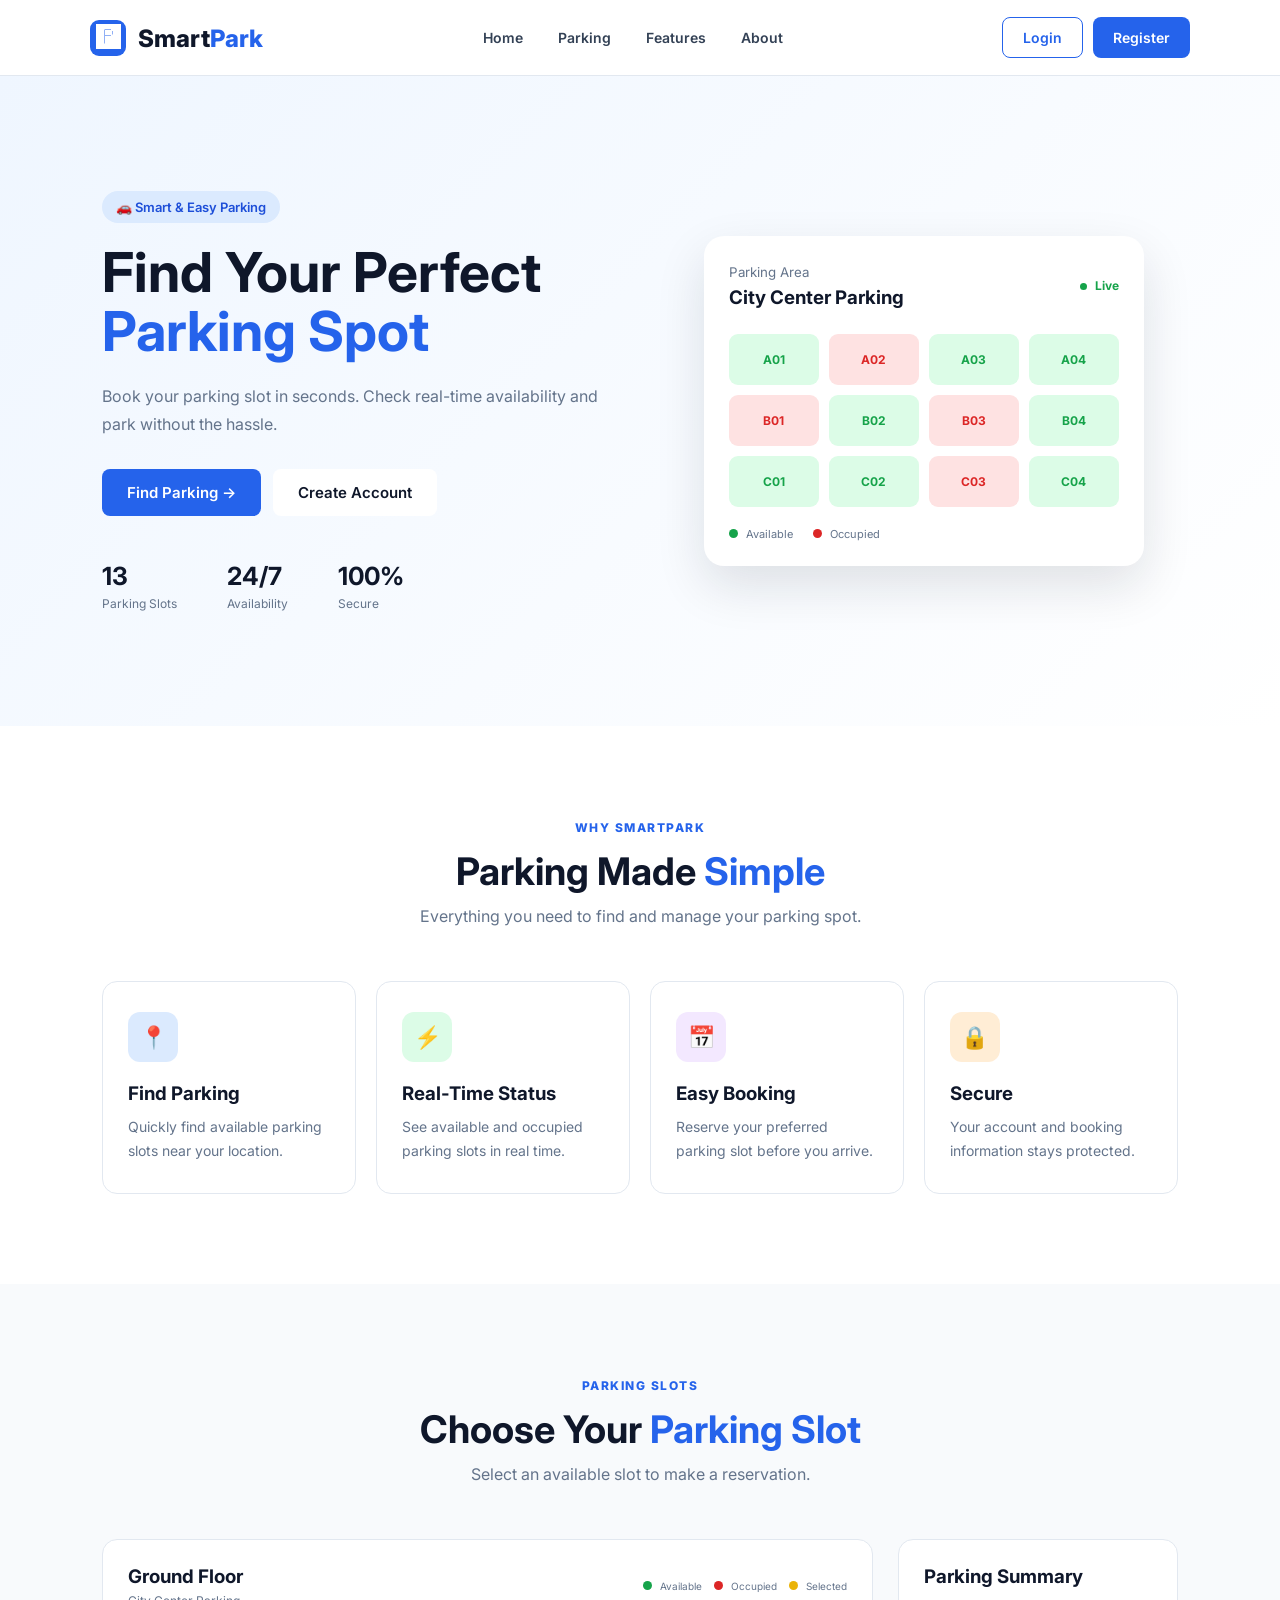
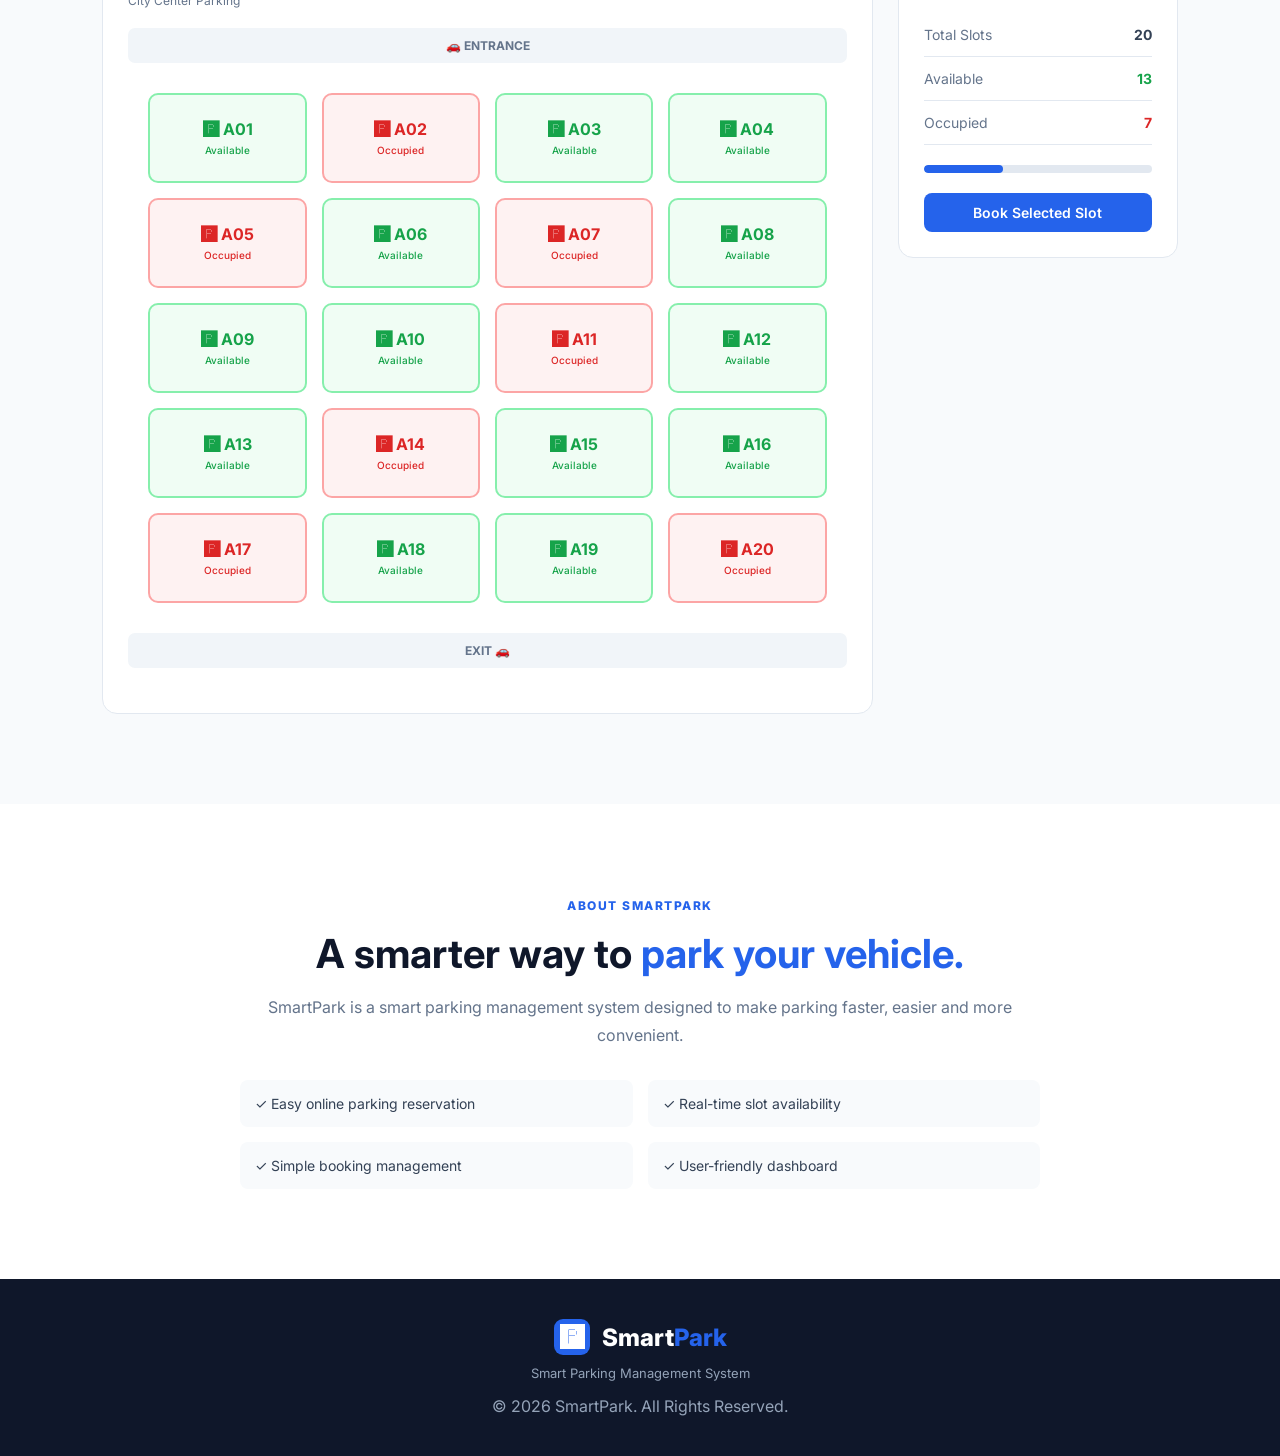
==== index.html @ 247ecb67 "feat: complete SmartPark smart working parking system with live hybrid engine and admin controls" ====
<!DOCTYPE html>
<html lang="en">
<head>
    <meta charset="UTF-8">
    <meta name="viewport" content="width=device-width, initial-scale=1.0">
    <title>SmartPark - Smart Parking System</title>

    <link rel="preconnect" href="https://fonts.googleapis.com">
    <link rel="preconnect" href="https://fonts.gstatic.com" crossorigin>
    <link href="https://fonts.googleapis.com/css2?family=Inter:wght@400;500;600;700;800&display=swap" rel="stylesheet">

    <link rel="stylesheet" href="style.css">
</head>

<body>

<!-- ================= NAVBAR ================= -->
<header class="navbar">

    <div class="logo">
        <span class="logo-icon">🅿</span>
        Smart<span>Park</span>
    </div>

    <nav id="mainNav">
        <a href="#home" onclick="if(window.innerWidth<=768)toggleMenu()">Home</a>
        <a href="#parking" onclick="if(window.innerWidth<=768)toggleMenu()">Parking</a>
        <a href="#features" onclick="if(window.innerWidth<=768)toggleMenu()">Features</a>
        <a href="#about" onclick="if(window.innerWidth<=768)toggleMenu()">About</a>
        <div class="mobile-only-buttons" id="mobileNavButtons" style="display:none; flex-direction:column; gap:10px; margin-top:12px; padding-top:12px; border-top:1px solid #e2e8f0;"></div>
    </nav>

    <div class="nav-buttons" id="navButtons">

        <button
            class="btn btn-outline"
            onclick="openLogin()">
            Login
        </button>

        <button
            class="btn btn-primary"
            onclick="openRegister()">
            Register
        </button>

    </div>

    <button
        class="mobile-menu"
        onclick="toggleMenu()">
        ☰
    </button>

</header>

<!-- ================= HERO ================= -->
<section class="hero" id="home">

    <div class="hero-content">

        <div class="badge">
            🚗 Smart & Easy Parking
        </div>

        <h1>
            Find Your Perfect
            <span>Parking Spot</span>
        </h1>

        <p>
            Book your parking slot in seconds. Check real-time
            availability and park without the hassle.
        </p>

        <div class="hero-buttons">
            <button class="btn btn-primary btn-large"
                    onclick="scrollToParking()">
                Find Parking →
            </button>

            <button class="btn btn-white btn-large"
                    onclick="openRegister()">
                Create Account
            </button>
        </div>

        <div class="hero-stats">
            <div>
                <strong id="heroSlots">48</strong>
                <span>Parking Slots</span>
            </div>

            <div>
                <strong>24/7</strong>
                <span>Availability</span>
            </div>

            <div>
                <strong>100%</strong>
                <span>Secure</span>
            </div>
        </div>

    </div>

    <div class="hero-visual">

        <div class="parking-card">

            <div class="card-top">
                <div>
                    <small>Parking Area</small>
                    <h3>City Center Parking</h3>
                </div>

                <span class="live">
                    <i></i> Live
                </span>
            </div>

            <div class="mini-map">

                <div class="mini-slot available">A01</div>
                <div class="mini-slot occupied">A02</div>
                <div class="mini-slot available">A03</div>
                <div class="mini-slot available">A04</div>

                <div class="mini-slot occupied">B01</div>
                <div class="mini-slot available">B02</div>
                <div class="mini-slot occupied">B03</div>
                <div class="mini-slot available">B04</div>

                <div class="mini-slot available">C01</div>
                <div class="mini-slot available">C02</div>
                <div class="mini-slot occupied">C03</div>
                <div class="mini-slot available">C04</div>

            </div>

            <div class="map-footer">
                <span><i class="dot green"></i> Available</span>
                <span><i class="dot red"></i> Occupied</span>
            </div>

        </div>

    </div>

</section>


<!-- ================= FEATURES ================= -->
<section class="section" id="features">

    <div class="section-heading">
        <span class="section-label">WHY SMARTPARK</span>
        <h2>Parking Made <span>Simple</span></h2>
        <p>
            Everything you need to find and manage your parking spot.
        </p>
    </div>

    <div class="features-grid">

        <div class="feature-card">
            <div class="feature-icon blue">📍</div>
            <h3>Find Parking</h3>
            <p>
                Quickly find available parking slots near your location.
            </p>
        </div>

        <div class="feature-card">
            <div class="feature-icon green">⚡</div>
            <h3>Real-Time Status</h3>
            <p>
                See available and occupied parking slots in real time.
            </p>
        </div>

        <div class="feature-card">
            <div class="feature-icon purple">📅</div>
            <h3>Easy Booking</h3>
            <p>
                Reserve your preferred parking slot before you arrive.
            </p>
        </div>

        <div class="feature-card">
            <div class="feature-icon orange">🔒</div>
            <h3>Secure</h3>
            <p>
                Your account and booking information stays protected.
            </p>
        </div>

    </div>

</section>


<!-- ================= PARKING ================= -->
<section class="section parking-section" id="parking">

    <div class="section-heading">
        <span class="section-label">PARKING SLOTS</span>
        <h2>Choose Your <span>Parking Slot</span></h2>
        <p>Select an available slot to make a reservation.</p>
    </div>

    <div class="parking-layout">

        <div class="parking-area">

            <div class="parking-toolbar">
                <div>
                    <h3>Ground Floor</h3>
                    <p>City Center Parking</p>
                </div>

                <div class="legend">
                    <span><i class="dot green"></i> Available</span>
                    <span><i class="dot red"></i> Occupied</span>
                    <span><i class="dot yellow"></i> Selected</span>
                </div>
            </div>

            <div class="entrance">
                🚗 ENTRANCE
            </div>

            <div class="parking-grid" id="parkingGrid">
                <!-- JavaScript slots -->
            </div>

            <div class="exit">
                EXIT 🚗
            </div>

        </div>

        <aside class="availability-card">

            <h3>Parking Summary</h3>

            <div class="summary-item">
                <span>Total Slots</span>
                <strong id="totalSlots">20</strong>
            </div>

            <div class="summary-item">
                <span>Available</span>
                <strong class="green-text" id="availableSlots">12</strong>
            </div>

            <div class="summary-item">
                <span>Occupied</span>
                <strong class="red-text" id="occupiedSlots">8</strong>
            </div>

            <div class="progress">
                <div id="progressBar"></div>
            </div>

            <button class="btn btn-primary full-btn"
                    onclick="bookSelectedSlot()">
                Book Selected Slot
            </button>

        </aside>

    </div>

</section>


<!-- ================= ABOUT ================= -->
<section class="section about-section" id="about">

    <div class="about-content">

        <span class="section-label">ABOUT SMARTPARK</span>

        <h2>
            A smarter way to
            <span>park your vehicle.</span>
        </h2>

        <p>
            SmartPark is a smart parking management system designed
            to make parking faster, easier and more convenient.
        </p>

        <div class="about-points">
            <div>✓ Easy online parking reservation</div>
            <div>✓ Real-time slot availability</div>
            <div>✓ Simple booking management</div>
            <div>✓ User-friendly dashboard</div>
        </div>

    </div>

</section>


<!-- ================= FOOTER ================= -->
<footer>

    <div class="footer-content">

        <div class="logo">
            <span class="logo-icon">🅿</span>
            Smart<span>Park</span>
        </div>

        <p>
            Smart Parking Management System
        </p>

        <div>
            © 2026 SmartPark. All Rights Reserved.
        </div>

    </div>

</footer>


<!-- ================= LOGIN MODAL ================= -->
<div class="modal-overlay" id="loginModal">

    <div class="modal">

        <button class="close-btn" onclick="closeModal('loginModal')">
            ×
        </button>

        <div class="modal-icon">🔐</div>

        <h2>Welcome Back</h2>
        <p>Login to manage your parking bookings.</p>

        <form onsubmit="loginUser(event)">

            <label>Email</label>
            <input
                type="email"
                id="loginEmail"
                placeholder="Enter your email"
                required
            >

            <label>Password</label>

            <div class="password-field">
                <input
                    type="password"
                    id="loginPassword"
                    placeholder="Enter password"
                    required
                >

                <button type="button"
                        onclick="togglePassword('loginPassword')">
                    👁
                </button>
            </div>

            <button class="btn btn-primary full-btn">
                Login
            </button>

        </form>

        <p class="switch-text">
            Don't have an account?
            <button onclick="switchToRegister()">Register</button>
        </p>

        <div style="font-size:12px; color:#475569; background:#f1f5f9; border-radius:10px; padding:12px; margin-top:16px; border:1px solid #e2e8f0; line-height:1.6;">
            <div style="font-weight:700; color:#1e293b; margin-bottom:4px;">?? Quick Demo Credentials:</div>
            <div>� <strong>Admin:</strong> <code style="background:#e2e8f0; padding:1px 4px; border-radius:4px;">admin@smartpark.com</code> / <code style="background:#e2e8f0; padding:1px 4px; border-radius:4px;">admin123</code></div>
            <div>� <strong>User:</strong> <code style="background:#e2e8f0; padding:1px 4px; border-radius:4px;">demo@user.com</code> / <code style="background:#e2e8f0; padding:1px 4px; border-radius:4px;">user123</code></div>
        </div>

    </div>

</div>


<!-- ================= REGISTER MODAL ================= -->
<div class="modal-overlay" id="registerModal">

    <div class="modal">

        <button class="close-btn"
                onclick="closeModal('registerModal')">
            ×
        </button>

        <div class="modal-icon">👤</div>

        <h2>Create Account</h2>
        <p>Register to book your parking slot.</p>

        <form onsubmit="registerUser(event)">

            <label>Full Name</label>
            <input
                type="text"
                id="registerName"
                placeholder="Enter your name"
                required
            >

            <label>Email</label>
            <input
                type="email"
                id="registerEmail"
                placeholder="Enter your email"
                required
            >

            <label>Password</label>
            <input
                type="password"
                id="registerPassword"
                placeholder="Create password"
                required
            >

            <label>Vehicle Number</label>
            <input
                type="text"
                id="registerVehicle"
                placeholder="e.g. BR01AB1234"
                required
            >

            <button class="btn btn-primary full-btn">
                Create Account
            </button>

        </form>

        <p class="switch-text">
            Already have an account?
            <button onclick="switchToLogin()">Login</button>
        </p>

    </div>

</div>


<!-- ================= BOOKING MODAL ================= -->
<div class="modal-overlay" id="bookingModal">

    <div class="modal">

        <button class="close-btn"
                onclick="closeModal('bookingModal')">
            ×
        </button>

        <div class="modal-icon">🅿️</div>

        <h2>Book Parking Slot</h2>

        <p>
            Selected Slot:
            <strong id="selectedSlotText">A01</strong>
        </p>

        <form onsubmit="confirmBooking(event)">

            <label>Vehicle Number</label>

            <input
                type="text"
                id="bookingVehicle"
                placeholder="e.g. BR01AB1234"
                required
            >

            <label>Date</label>

            <input
                type="date"
                id="bookingDate"
                required
            >

            <label>Parking Duration</label>

            <select id="bookingDuration">

                <option value="1">1 Hour - ₹20</option>
                <option value="2">2 Hours - ₹40</option>
                <option value="3">3 Hours - ₹60</option>
                <option value="4">4 Hours - ₹80</option>
                <option value="5">5 Hours - ₹100</option>

            </select>

            <div class="price-box">
                <span>Total Amount</span>
                <strong id="bookingPrice">₹20</strong>
            </div>

            <button class="btn btn-primary full-btn">
                Confirm Booking
            </button>

        </form>

    </div>

</div>


<!-- ================= DASHBOARD MODAL ================= -->
<div class="modal-overlay" id="dashboardModal">

    <div class="modal dashboard-modal">

        <button class="close-btn"
                onclick="closeModal('dashboardModal')">
            ×
        </button>

        <div class="dashboard-header">
            <div class="avatar" id="dashboardAvatar">U</div>

            <div>
                <h2 id="dashboardName">User</h2>
                <p id="dashboardEmail">user@email.com</p>
            </div>
        </div>

        <div class="dashboard-stats">

            <div>
                <strong id="myBookingCount">0</strong>
                <span>Bookings</span>
            </div>

            <div>
                <strong id="myActiveCount">0</strong>
                <span>Active</span>
            </div>

            <div>
                <strong id="mySpent">₹0</strong>
                <span>Total Spent</span>
            </div>

        </div>

        <h3 class="booking-title">My Bookings</h3>

        <div id="myBookings">
            <p class="empty-state">
                No bookings yet.
            </p>
        </div>

        <button class="btn btn-outline full-btn"
                onclick="logoutUser()">
            Logout
        </button>

    </div>

</div>
<!-- ================= ADMIN DASHBOARD ================= -->
<div class="modal-overlay" id="adminDashboardModal">

    <div class="modal dashboard-modal admin-dashboard-modal">

        <button class="close-btn"
                onclick="closeModal('adminDashboardModal')">
            ×
        </button>

        <div class="dashboard-header">

            <div class="avatar">
                A
            </div>

            <div>
                <h2>Admin Dashboard</h2>
                <p>SmartPark Management Panel</p>
            </div>

        </div>


        <!-- ADMIN STATS -->

        <div class="dashboard-stats">

            <div>
                <strong id="adminTotalSlots">0</strong>
                <span>Total Slots</span>
            </div>

            <div>
                <strong id="adminAvailableSlots">0</strong>
                <span>Available</span>
            </div>

            <div>
                <strong id="adminOccupiedSlots">0</strong>
                <span>Occupied</span>
            </div>

            <div>
                <strong id="adminTotalBookings">0</strong>
                <span>Bookings</span>
            </div>

        </div>


        <!-- SLOT MANAGEMENT -->

        <h3 class="booking-title">
            🅿️ Parking Slot Management
        </h3>

        <div id="adminSlotsList">

            <p class="empty-state">
                Loading parking slots...
            </p>

        </div>


        <!-- BOOKINGS -->

        <h3 class="booking-title">
            📋 Booking Management
        </h3>

        <div id="adminBookingsList">

            <p class="empty-state">
                Loading bookings...
            </p>

        </div>


        <button
            class="btn btn-outline full-btn"
            onclick="logoutUser()">

            Logout

        </button>

    </div>

</div>


<!-- ================= TOAST ================= -->
<div class="toast" id="toast">
    <span id="toastIcon">✓</span>
    <span id="toastMessage">Success</span>
</div>


<script src="script.js"></script>

</body>
</html>
---- style.css ----
* {
    margin: 0;
    padding: 0;
    box-sizing: border-box;
}

:root {
    --primary: #2563eb;
    --primary-dark: #1d4ed8;
    --dark: #0f172a;
    --text: #334155;
    --muted: #64748b;
    --light: #f8fafc;
    --border: #e2e8f0;
    --green: #16a34a;
    --red: #dc2626;
    --yellow: #eab308;
}

html {
    scroll-behavior: smooth;
}

body {
    font-family: "Inter", sans-serif;
    background: #ffffff;
    color: var(--text);
}

button,
input,
select {
    font-family: inherit;
}

button {
    cursor: pointer;
}

/* ================= NAVBAR ================= */

.navbar {
    height: 76px;
    padding: 0 7%;
    display: flex;
    align-items: center;
    justify-content: space-between;
    background: white;
    border-bottom: 1px solid var(--border);
    position: sticky;
    top: 0;
    z-index: 1000;
}

.logo {
    font-size: 24px;
    font-weight: 800;
    color: var(--dark);
}

.logo span:last-child {
    color: var(--primary);
}

.logo-icon {
    display: inline-flex;
    width: 36px;
    height: 36px;
    background: var(--primary);
    color: white;
    align-items: center;
    justify-content: center;
    border-radius: 9px;
    margin-right: 7px;
}

nav {
    display: flex;
    gap: 35px;
}

nav a {
    text-decoration: none;
    color: var(--text);
    font-size: 14px;
    font-weight: 600;
}

nav a:hover {
    color: var(--primary);
}

.nav-buttons {
    display: flex;
    gap: 10px;
}

.btn {
    border: none;
    padding: 11px 20px;
    border-radius: 8px;
    font-weight: 600;
    font-size: 14px;
    transition: 0.2s;
}

.btn-primary {
    background: var(--primary);
    color: white;
}

.btn-primary:hover {
    background: var(--primary-dark);
    transform: translateY(-1px);
}

.btn-outline {
    background: white;
    color: var(--primary);
    border: 1px solid var(--primary);
}

.btn-outline:hover {
    background: #eff6ff;
}

.btn-white {
    background: white;
    color: var(--dark);
}

.btn-large {
    padding: 14px 25px;
    font-size: 15px;
}

.mobile-menu {
    display: none;
    border: none;
    background: none;
    font-size: 25px;
}


/* ================= HERO ================= */

.hero {
    min-height: 650px;
    padding: 80px 8%;
    background: linear-gradient(135deg, #eff6ff, #ffffff);
    display: grid;
    grid-template-columns: 1fr 1fr;
    align-items: center;
    gap: 60px;
}

.badge {
    display: inline-block;
    padding: 8px 14px;
    background: #dbeafe;
    color: #1d4ed8;
    border-radius: 30px;
    font-size: 13px;
    font-weight: 600;
    margin-bottom: 20px;
}

.hero h1 {
    font-size: 55px;
    line-height: 1.08;
    color: var(--dark);
    margin-bottom: 20px;
}

.hero h1 span,
.section-heading h2 span,
.about-content h2 span {
    color: var(--primary);
}

.hero p {
    max-width: 570px;
    color: var(--muted);
    line-height: 1.8;
    font-size: 16px;
}

.hero-buttons {
    display: flex;
    gap: 12px;
    margin-top: 30px;
}

.hero-stats {
    display: flex;
    gap: 50px;
    margin-top: 45px;
}

.hero-stats div {
    display: flex;
    flex-direction: column;
    gap: 5px;
}

.hero-stats strong {
    font-size: 25px;
    color: var(--dark);
}

.hero-stats span {
    color: var(--muted);
    font-size: 12px;
}

.hero-visual {
    display: flex;
    justify-content: center;
}

.parking-card {
    width: 440px;
    padding: 25px;
    background: white;
    border-radius: 20px;
    box-shadow: 0 20px 50px rgba(15, 23, 42, 0.12);
}

.card-top {
    display: flex;
    justify-content: space-between;
    align-items: center;
}

.card-top small {
    color: var(--muted);
}

.card-top h3 {
    margin-top: 5px;
    color: var(--dark);
}

.live {
    color: var(--green);
    font-size: 12px;
    font-weight: 700;
}

.live i {
    display: inline-block;
    width: 7px;
    height: 7px;
    background: var(--green);
    border-radius: 50%;
    margin-right: 5px;
}

.mini-map {
    margin-top: 25px;
    display: grid;
    grid-template-columns: repeat(4, 1fr);
    gap: 10px;
}

.mini-slot {
    padding: 18px 5px;
    text-align: center;
    border-radius: 9px;
    font-size: 12px;
    font-weight: 700;
}

.mini-slot.available {
    background: #dcfce7;
    color: var(--green);
}

.mini-slot.occupied {
    background: #fee2e2;
    color: var(--red);
}

.map-footer {
    margin-top: 20px;
    display: flex;
    gap: 20px;
    font-size: 11px;
    color: var(--muted);
}

.dot {
    display: inline-block;
    width: 9px;
    height: 9px;
    border-radius: 50%;
    margin-right: 5px;
}

.dot.green {
    background: var(--green);
}

.dot.red {
    background: var(--red);
}

.dot.yellow {
    background: var(--yellow);
}


/* ================= COMMON SECTION ================= */

.section {
    padding: 90px 8%;
}

.section-heading {
    text-align: center;
    margin-bottom: 55px;
}

.section-label {
    color: var(--primary);
    font-size: 12px;
    font-weight: 800;
    letter-spacing: 1.5px;
}

.section-heading h2 {
    font-size: 38px;
    color: var(--dark);
    margin: 12px 0;
}

.section-heading p {
    color: var(--muted);
}


/* ================= FEATURES ================= */

.features-grid {
    display: grid;
    grid-template-columns: repeat(4, 1fr);
    gap: 20px;
}

.feature-card {
    padding: 30px 25px;
    border: 1px solid var(--border);
    border-radius: 15px;
    transition: 0.25s;
}

.feature-card:hover {
    transform: translateY(-5px);
    box-shadow: 0 15px 35px rgba(15, 23, 42, 0.08);
}

.feature-icon {
    width: 50px;
    height: 50px;
    border-radius: 12px;
    display: flex;
    align-items: center;
    justify-content: center;
    font-size: 22px;
    margin-bottom: 20px;
}

.feature-icon.blue {
    background: #dbeafe;
}

.feature-icon.green {
    background: #dcfce7;
}

.feature-icon.purple {
    background: #f3e8ff;
}

.feature-icon.orange {
    background: #ffedd5;
}

.feature-card h3 {
    color: var(--dark);
    margin-bottom: 10px;
}

.feature-card p {
    color: var(--muted);
    font-size: 14px;
    line-height: 1.7;
}


/* ================= PARKING ================= */

.parking-section {
    background: #f8fafc;
}

.parking-layout {
    max-width: 1100px;
    margin: auto;
    display: grid;
    grid-template-columns: 1fr 280px;
    gap: 25px;
}

.parking-area {
    background: white;
    border: 1px solid var(--border);
    border-radius: 15px;
    padding: 25px;
}

.parking-toolbar {
    display: flex;
    justify-content: space-between;
    align-items: center;
}

.parking-toolbar h3 {
    color: var(--dark);
}

.parking-toolbar p {
    color: var(--muted);
    font-size: 12px;
    margin-top: 5px;
}

.legend {
    display: flex;
    gap: 12px;
    font-size: 10px;
    color: var(--muted);
}

.entrance,
.exit {
    margin: 20px auto;
    text-align: center;
    padding: 10px;
    background: #f1f5f9;
    border-radius: 7px;
    font-size: 12px;
    font-weight: 700;
    color: var(--muted);
}

.parking-grid {
    display: grid;
    grid-template-columns: repeat(4, 1fr);
    gap: 15px;
    padding: 10px 20px;
}

.parking-slot {
    height: 90px;
    border-radius: 10px;
    border: 2px solid;
    display: flex;
    flex-direction: column;
    justify-content: center;
    align-items: center;
    font-weight: 700;
    transition: 0.2s;
    background: white;
}

.parking-slot span {
    font-size: 10px;
    margin-top: 5px;
    font-weight: 500;
}

.parking-slot.available {
    border-color: #86efac;
    background: #f0fdf4;
    color: var(--green);
}

.parking-slot.available:hover {
    background: #dcfce7;
    transform: scale(1.03);
}

.parking-slot.occupied {
    border-color: #fca5a5;
    background: #fef2f2;
    color: var(--red);
    cursor: not-allowed;
}

.parking-slot.selected {
    border-color: var(--yellow);
    background: #fefce8;
    color: #a16207;
    box-shadow: 0 0 0 3px #fef08a;
}

.availability-card {
    background: white;
    border: 1px solid var(--border);
    border-radius: 15px;
    padding: 25px;
    height: fit-content;
}

.availability-card h3 {
    color: var(--dark);
    margin-bottom: 25px;
}

.summary-item {
    display: flex;
    justify-content: space-between;
    padding: 13px 0;
    border-bottom: 1px solid var(--border);
    font-size: 14px;
}

.summary-item span {
    color: var(--muted);
}

.green-text {
    color: var(--green) !important;
}

.red-text {
    color: var(--red) !important;
}

.progress {
    height: 8px;
    background: #e2e8f0;
    border-radius: 10px;
    margin: 20px 0;
    overflow: hidden;
}

.progress div {
    height: 100%;
    background: var(--primary);
    width: 40%;
    border-radius: 10px;
}

.full-btn {
    width: 100%;
}


/* ================= ABOUT ================= */

.about-section {
    background: white;
}

.about-content {
    max-width: 800px;
    margin: auto;
    text-align: center;
}

.about-content h2 {
    font-size: 40px;
    color: var(--dark);
    margin: 15px 0;
}

.about-content > p {
    color: var(--muted);
    line-height: 1.8;
}

.about-points {
    margin-top: 30px;
    display: grid;
    grid-template-columns: 1fr 1fr;
    gap: 15px;
    text-align: left;
}

.about-points div {
    background: #f8fafc;
    padding: 15px;
    border-radius: 8px;
    font-size: 14px;
}


/* ================= FOOTER ================= */

footer {
    background: var(--dark);
    color: #94a3b8;
    padding: 40px 8%;
}

.footer-content {
    text-align: center;
}

.footer-content .logo {
    color: white;
    margin-bottom: 10px;
}

.footer-content p {
    margin-bottom: 15px;
    font-size: 13px;
}


/* ================= MODALS ================= */

.modal-overlay {
    position: fixed;
    inset: 0;
    background: rgba(15, 23, 42, 0.6);
    backdrop-filter: blur(5px);
    display: none;
    align-items: center;
    justify-content: center;
    z-index: 2000;
    padding: 20px;
}

.modal-overlay.active {
    display: flex;
}

.modal {
    background: white;
    width: 420px;
    max-width: 100%;
    max-height: 90vh;
    overflow-y: auto;
    border-radius: 18px;
    padding: 30px;
    position: relative;
    box-shadow: 0 30px 80px rgba(0,0,0,0.2);
}

.close-btn {
    position: absolute;
    right: 20px;
    top: 15px;
    border: none;
    background: none;
    font-size: 25px;
    color: var(--muted);
}

.modal-icon {
    width: 55px;
    height: 55px;
    background: #dbeafe;
    display: flex;
    align-items: center;
    justify-content: center;
    border-radius: 13px;
    font-size: 24px;
    margin-bottom: 15px;
}

.modal h2 {
    color: var(--dark);
}

.modal > p {
    color: var(--muted);
    font-size: 13px;
    margin: 7px 0 25px;
}

.modal form {
    display: flex;
    flex-direction: column;
    gap: 9px;
}

.modal label {
    font-size: 12px;
    font-weight: 600;
    color: var(--dark);
    margin-top: 6px;
}

.modal input,
.modal select {
    width: 100%;
    padding: 12px 13px;
    border: 1px solid var(--border);
    border-radius: 8px;
    outline: none;
    font-size: 13px;
}

.modal input:focus,
.modal select:focus {
    border-color: var(--primary);
    box-shadow: 0 0 0 3px #dbeafe;
}

.password-field {
    position: relative;
}

.password-field input {
    padding-right: 45px;
}

.password-field button {
    position: absolute;
    right: 10px;
    top: 8px;
    border: none;
    background: none;
}

.switch-text {
    text-align: center;
    margin-top: 20px !important;
    margin-bottom: 0 !important;
}

.switch-text button {
    border: none;
    background: none;
    color: var(--primary);
    font-weight: 700;
}

.price-box {
    display: flex;
    justify-content: space-between;
    padding: 15px;
    margin: 8px 0;
    background: #f8fafc;
    border-radius: 8px;
}

.price-box strong {
    color: var(--primary);
}


/* ================= DASHBOARD ================= */

.dashboard-modal {
    width: 600px;
}

.dashboard-header {
    display: flex;
    gap: 15px;
    align-items: center;
    margin-bottom: 25px;
}

.avatar {
    width: 55px;
    height: 55px;
    border-radius: 50%;
    background: var(--primary);
    color: white;
    display: flex;
    justify-content: center;
    align-items: center;
    font-size: 22px;
    font-weight: 800;
}

.dashboard-header h2 {
    margin: 0;
}

.dashboard-header p {
    margin: 5px 0 0;
    color: var(--muted);
    font-size: 12px;
}

.dashboard-stats {
    display: grid;
    grid-template-columns: repeat(3, 1fr);
    gap: 12px;
    margin-bottom: 25px;
}

.dashboard-stats div {
    padding: 18px;
    background: #f8fafc;
    border-radius: 10px;
    text-align: center;
}

.dashboard-stats strong,
.dashboard-stats span {
    display: block;
}

.dashboard-stats strong {
    font-size: 22px;
    color: var(--primary);
}

.dashboard-stats span {
    margin-top: 5px;
    font-size: 11px;
    color: var(--muted);
}

.booking-title {
    margin-bottom: 12px;
}

.booking-item {
    border: 1px solid var(--border);
    border-radius: 10px;
    padding: 15px;
    margin-bottom: 10px;
}

.booking-item-top {
    display: flex;
    justify-content: space-between;
}

.booking-item h4 {
    color: var(--dark);
}

.booking-item p {
    margin-top: 5px;
    font-size: 12px;
    color: var(--muted);
}

.status {
    font-size: 10px;
    padding: 5px 8px;
    border-radius: 20px;
    font-weight: 700;
}

.status.active {
    background: #dcfce7;
    color: var(--green);
}

.status.cancelled {
    background: #fee2e2;
    color: var(--red);
}

.empty-state {
    text-align: center;
    color: var(--muted);
    padding: 20px;
}


/* ================= TOAST ================= */

.toast {
    position: fixed;
    right: 25px;
    bottom: 25px;
    background: var(--dark);
    color: white;
    padding: 14px 20px;
    border-radius: 9px;
    display: flex;
    gap: 10px;
    align-items: center;
    transform: translateY(100px);
    opacity: 0;
    transition: 0.3s;
    z-index: 5000;
    font-size: 13px;
}

.toast.show {
    transform: translateY(0);
    opacity: 1;
}


/* ================= RESPONSIVE ================= */

@media (max-width: 900px) {

    .hero {
        grid-template-columns: 1fr;
        text-align: center;
    }

    .hero p {
        margin: auto;
    }

    .hero-buttons,
    .hero-stats {
        justify-content: center;
    }

    .features-grid {
        grid-template-columns: 1fr 1fr;
    }

    .parking-layout {
        grid-template-columns: 1fr;
    }
}

@media (max-width: 650px) {

    .navbar {
        padding: 0 5%;
    }

    nav,
    .nav-buttons {
        display: none;
    }

    .mobile-menu {
        display: block;
    }

    nav.mobile-open {
        display: flex;
        position: absolute;
        top: 76px;
        left: 0;
        right: 0;
        background: white;
        flex-direction: column;
        padding: 20px;
        border-bottom: 1px solid var(--border);
    }

    .hero {
        padding: 60px 5%;
    }

    .hero h1 {
        font-size: 40px;
    }

    .hero-stats {
        gap: 25px;
    }

    .parking-card {
        width: 100%;
    }

    .features-grid {
        grid-template-columns: 1fr;
    }

    .section {
        padding: 65px 5%;
    }

    .section-heading h2 {
        font-size: 30px;
    }

    .parking-grid {
        grid-template-columns: repeat(2, 1fr);
    }

    .parking-toolbar {
        flex-direction: column;
        align-items: flex-start;
        gap: 15px;
    }

    .about-points {
        grid-template-columns: 1fr;
    }

    .dashboard-stats {
        grid-template-columns: 1fr 1fr 1fr;
    }
}
/* ================= MY BOOKINGS ACTIONS ================= */

.booking-card {
    background: #ffffff;
    border: 1px solid #e5e7eb;
    border-radius: 16px;
    padding: 20px;
    margin-bottom: 16px;
    box-shadow: 0 4px 12px rgba(0,0,0,0.06);
}

.booking-card-header {
    display: flex;
    justify-content: space-between;
    align-items: center;
    gap: 15px;
    margin-bottom: 16px;
}

.booking-card-header h4 {
    margin: 0 0 5px;
    font-size: 18px;
}

.booking-card-header span {
    font-size: 13px;
    color: #777;
}

.booking-status {
    padding: 6px 12px;
    border-radius: 20px;
    font-size: 12px !important;
    font-weight: 600;
}

.booking-status.active {
    background: #e8f7ee;
    color: #16803c;
}

.booking-status.parked {
    background: #e8f1ff;
    color: #2563eb;
}

.booking-status.completed {
    background: #eee;
    color: #555;
}

.booking-status.cancelled {
    background: #fdecec;
    color: #d64545;
}

.booking-details,
.booking-status-info {
    display: grid;
    grid-template-columns: repeat(4, 1fr);
    gap: 12px;
    margin-bottom: 16px;
}

.booking-status-info {
    grid-template-columns: repeat(3, 1fr);
    padding-top: 14px;
    border-top: 1px solid #eee;
}

.booking-details div,
.booking-status-info div {
    display: flex;
    flex-direction: column;
    gap: 4px;
}

.booking-details small,
.booking-status-info small {
    color: #888;
    font-size: 12px;
}

.booking-details strong,
.booking-status-info strong {
    color: #333;
    font-size: 14px;
    word-break: break-word;
}

.booking-actions {
    display: flex;
    flex-wrap: wrap;
    gap: 10px;
    padding-top: 15px;
    border-top: 1px solid #eee;
}

.booking-actions .btn {
    padding: 9px 15px;
    border-radius: 8px;
    cursor: pointer;
}

@media (max-width: 700px) {

    .booking-details,
    .booking-status-info {
        grid-template-columns: 1fr 1fr;
    }

    .booking-actions {
        flex-direction: column;
    }

    .booking-actions .btn {
        width: 100%;
    }
}
@media (max-width: 768px) {
    nav.mobile-open #mobileNavButtons {
        display: flex !important;
    }
}
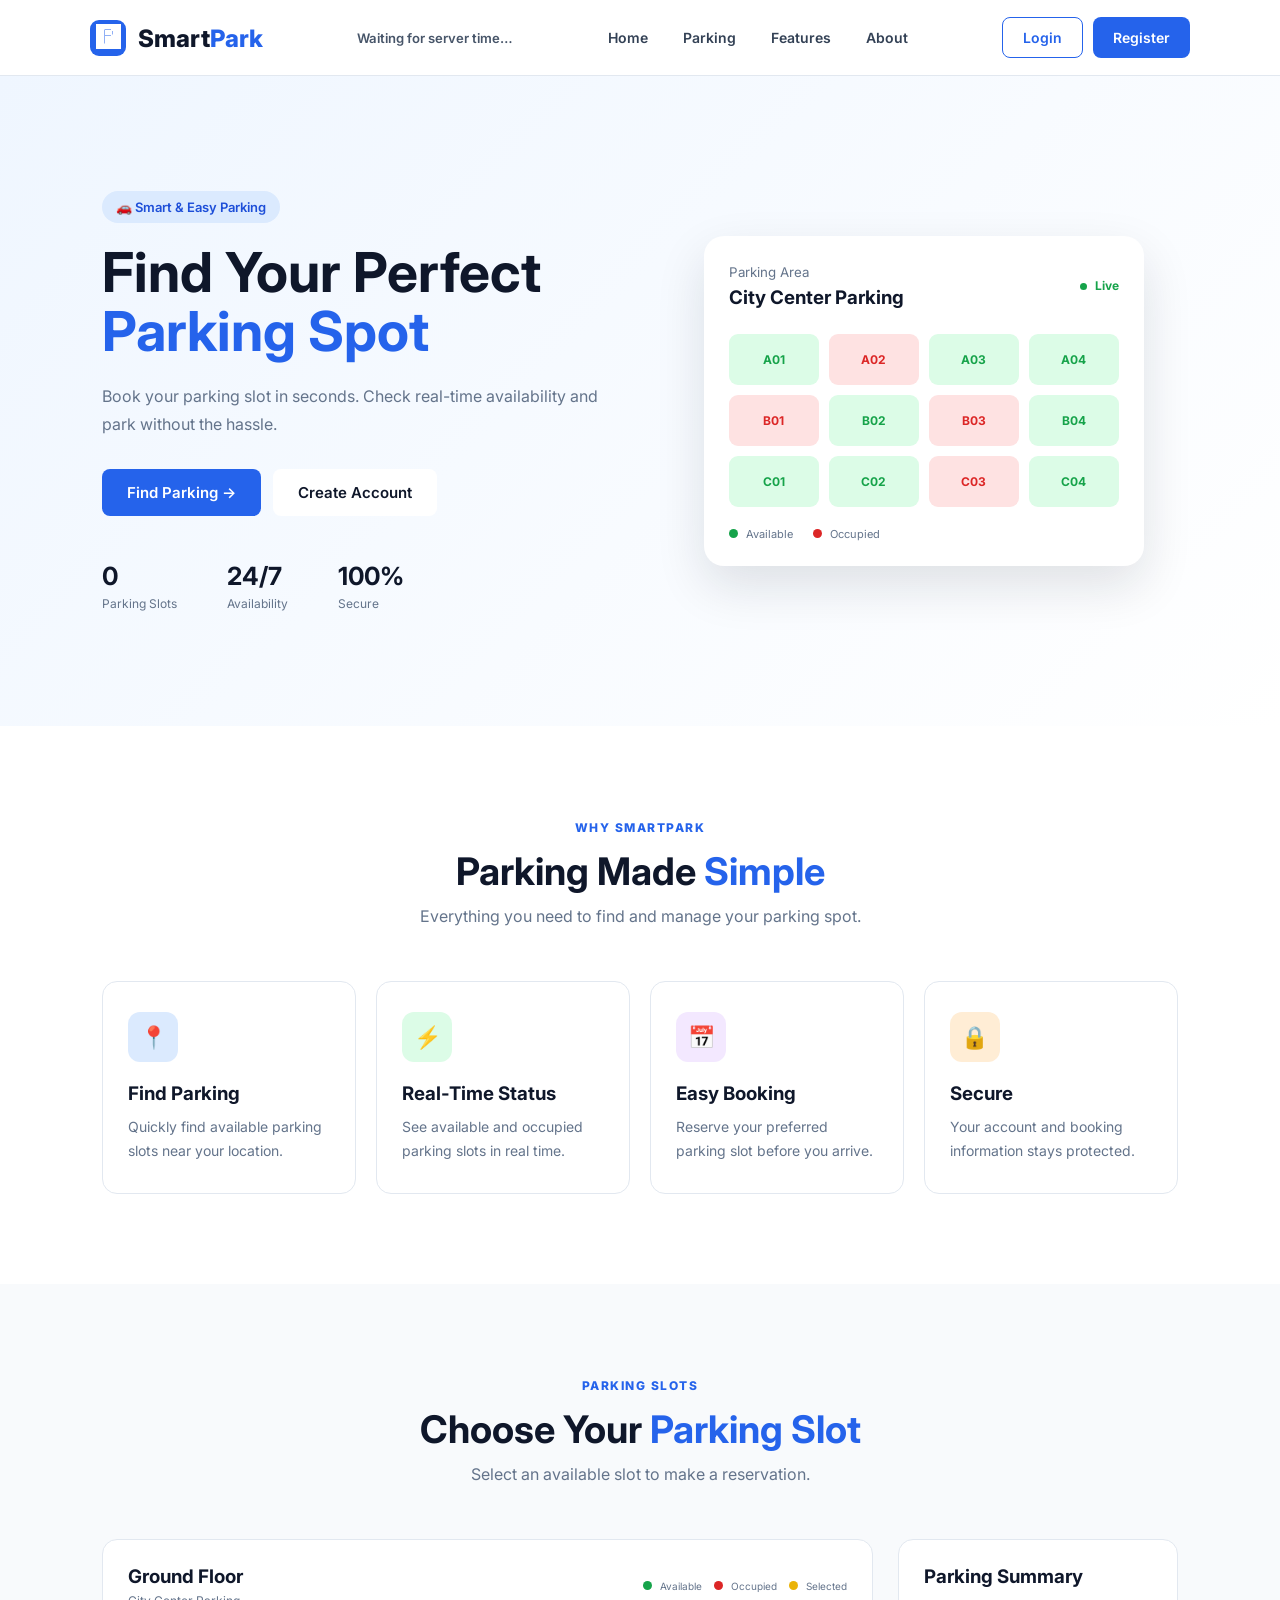
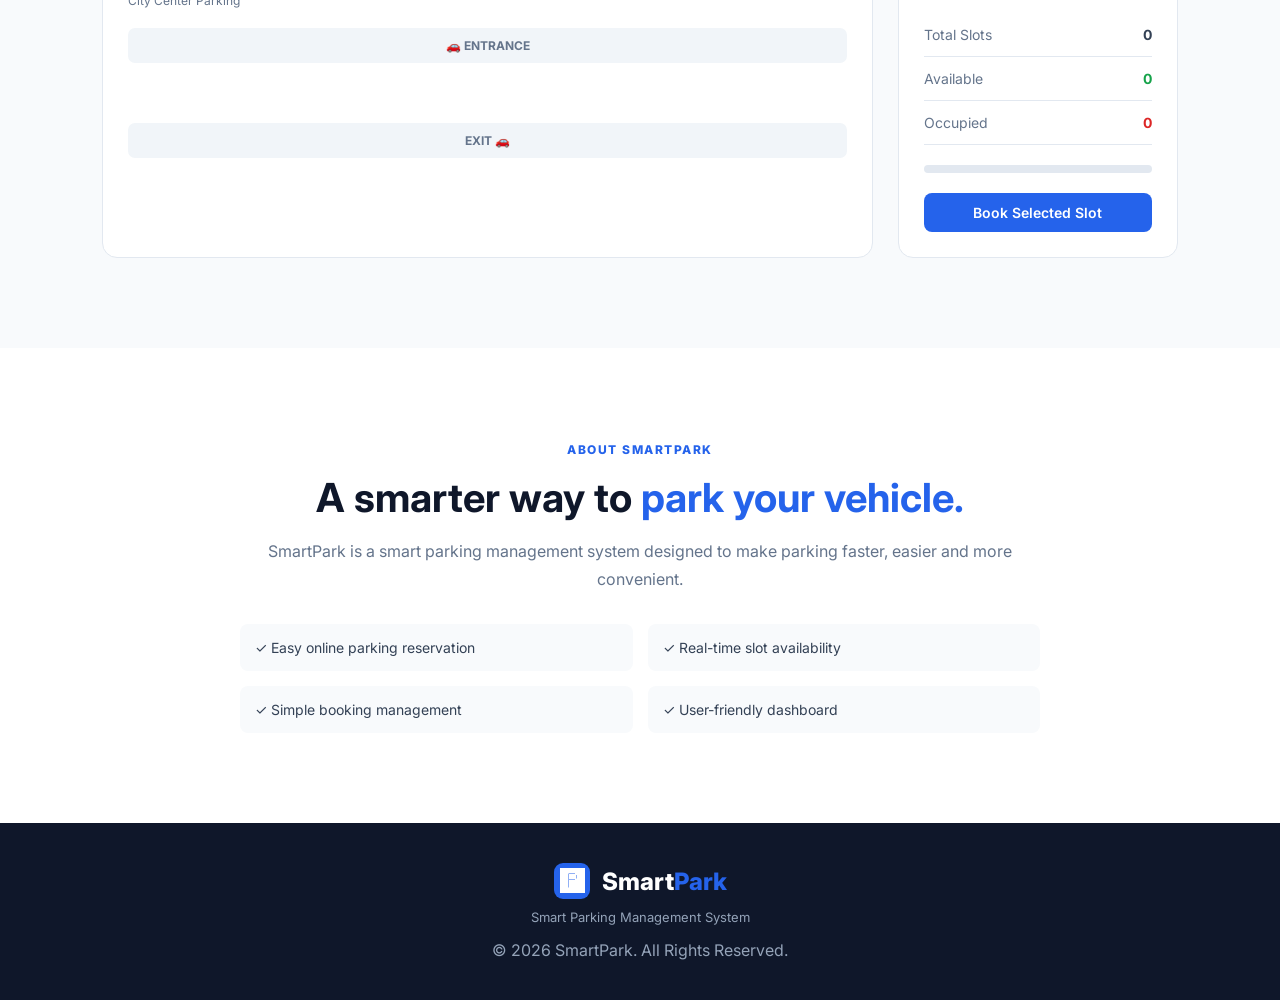
==== commit 4d297a44: "Prepare shared live sync and secure cloud backend Co-authored-by: Copilot <223556219+Copilot@users.n" ====
--- a/index.html
+++ b/index.html
@@ -21,6 +21,8 @@
         <span class="logo-icon">🅿</span>
         Smart<span>Park</span>
     </div>
+
+    <div class="server-clock" id="serverClock" aria-live="off">Syncing server time…</div>
 
     <nav id="mainNav">
         <a href="#home" onclick="if(window.innerWidth<=768)toggleMenu()">Home</a>
@@ -378,10 +380,8 @@
             <button onclick="switchToRegister()">Register</button>
         </p>
 
-        <div style="font-size:12px; color:#475569; background:#f1f5f9; border-radius:10px; padding:12px; margin-top:16px; border:1px solid #e2e8f0; line-height:1.6;">
-            <div style="font-weight:700; color:#1e293b; margin-bottom:4px;">?? Quick Demo Credentials:</div>
-            <div>� <strong>Admin:</strong> <code style="background:#e2e8f0; padding:1px 4px; border-radius:4px;">admin@smartpark.com</code> / <code style="background:#e2e8f0; padding:1px 4px; border-radius:4px;">admin123</code></div>
-            <div>� <strong>User:</strong> <code style="background:#e2e8f0; padding:1px 4px; border-radius:4px;">demo@user.com</code> / <code style="background:#e2e8f0; padding:1px 4px; border-radius:4px;">user123</code></div>
+        <div class="login-note">
+            Live accounts are stored securely on the shared server. Use Register to create an account.
         </div>
 
     </div>
@@ -675,6 +675,7 @@
 </div>
 
 
+<script src="config.js"></script>
 <script src="script.js"></script>
 
 </body>
--- a/style.css
+++ b/style.css
@@ -1,1122 +1,1359 @@
-* {
-    margin: 0;
-    padding: 0;
-    box-sizing: border-box;
-}
-
-:root {
-    --primary: #2563eb;
-    --primary-dark: #1d4ed8;
-    --dark: #0f172a;
-    --text: #334155;
-    --muted: #64748b;
-    --light: #f8fafc;
-    --border: #e2e8f0;
-    --green: #16a34a;
-    --red: #dc2626;
-    --yellow: #eab308;
-}
-
-html {
-    scroll-behavior: smooth;
-}
-
-body {
-    font-family: "Inter", sans-serif;
-    background: #ffffff;
-    color: var(--text);
-}
-
-button,
-input,
-select {
-    font-family: inherit;
-}
-
-button {
-    cursor: pointer;
-}
-
-/* ================= NAVBAR ================= */
-
-.navbar {
-    height: 76px;
-    padding: 0 7%;
-    display: flex;
-    align-items: center;
-    justify-content: space-between;
-    background: white;
-    border-bottom: 1px solid var(--border);
-    position: sticky;
-    top: 0;
-    z-index: 1000;
-}
-
-.logo {
-    font-size: 24px;
-    font-weight: 800;
-    color: var(--dark);
-}
-
-.logo span:last-child {
-    color: var(--primary);
-}
-
-.logo-icon {
-    display: inline-flex;
-    width: 36px;
-    height: 36px;
-    background: var(--primary);
-    color: white;
-    align-items: center;
-    justify-content: center;
-    border-radius: 9px;
-    margin-right: 7px;
-}
-
-nav {
-    display: flex;
-    gap: 35px;
-}
-
-nav a {
-    text-decoration: none;
-    color: var(--text);
-    font-size: 14px;
-    font-weight: 600;
-}
-
-nav a:hover {
-    color: var(--primary);
-}
-
-.nav-buttons {
-    display: flex;
-    gap: 10px;
-}
-
-.btn {
-    border: none;
-    padding: 11px 20px;
-    border-radius: 8px;
-    font-weight: 600;
-    font-size: 14px;
-    transition: 0.2s;
-}
-
-.btn-primary {
-    background: var(--primary);
-    color: white;
-}
-
-.btn-primary:hover {
-    background: var(--primary-dark);
-    transform: translateY(-1px);
-}
-
-.btn-outline {
-    background: white;
-    color: var(--primary);
-    border: 1px solid var(--primary);
-}
-
-.btn-outline:hover {
-    background: #eff6ff;
-}
-
-.btn-white {
-    background: white;
-    color: var(--dark);
-}
-
-.btn-large {
-    padding: 14px 25px;
-    font-size: 15px;
-}
-
-.mobile-menu {
-    display: none;
-    border: none;
-    background: none;
-    font-size: 25px;
-}
-
-
-/* ================= HERO ================= */
-
-.hero {
-    min-height: 650px;
-    padding: 80px 8%;
-    background: linear-gradient(135deg, #eff6ff, #ffffff);
-    display: grid;
-    grid-template-columns: 1fr 1fr;
-    align-items: center;
-    gap: 60px;
-}
-
-.badge {
-    display: inline-block;
-    padding: 8px 14px;
-    background: #dbeafe;
-    color: #1d4ed8;
-    border-radius: 30px;
-    font-size: 13px;
-    font-weight: 600;
-    margin-bottom: 20px;
-}
-
-.hero h1 {
-    font-size: 55px;
-    line-height: 1.08;
-    color: var(--dark);
-    margin-bottom: 20px;
-}
-
-.hero h1 span,
-.section-heading h2 span,
-.about-content h2 span {
-    color: var(--primary);
-}
-
-.hero p {
-    max-width: 570px;
-    color: var(--muted);
-    line-height: 1.8;
-    font-size: 16px;
-}
-
-.hero-buttons {
-    display: flex;
-    gap: 12px;
-    margin-top: 30px;
-}
-
-.hero-stats {
-    display: flex;
-    gap: 50px;
-    margin-top: 45px;
-}
-
-.hero-stats div {
-    display: flex;
-    flex-direction: column;
-    gap: 5px;
-}
-
-.hero-stats strong {
-    font-size: 25px;
-    color: var(--dark);
-}
-
-.hero-stats span {
-    color: var(--muted);
-    font-size: 12px;
-}
-
-.hero-visual {
-    display: flex;
-    justify-content: center;
-}
-
-.parking-card {
-    width: 440px;
-    padding: 25px;
-    background: white;
-    border-radius: 20px;
-    box-shadow: 0 20px 50px rgba(15, 23, 42, 0.12);
-}
-
-.card-top {
-    display: flex;
-    justify-content: space-between;
-    align-items: center;
-}
-
-.card-top small {
-    color: var(--muted);
-}
-
-.card-top h3 {
-    margin-top: 5px;
-    color: var(--dark);
-}
-
-.live {
-    color: var(--green);
-    font-size: 12px;
-    font-weight: 700;
-}
-
-.live i {
-    display: inline-block;
-    width: 7px;
-    height: 7px;
-    background: var(--green);
-    border-radius: 50%;
-    margin-right: 5px;
-}
-
-.mini-map {
-    margin-top: 25px;
-    display: grid;
-    grid-template-columns: repeat(4, 1fr);
-    gap: 10px;
-}
-
-.mini-slot {
-    padding: 18px 5px;
-    text-align: center;
-    border-radius: 9px;
-    font-size: 12px;
-    font-weight: 700;
-}
-
-.mini-slot.available {
-    background: #dcfce7;
-    color: var(--green);
-}
-
-.mini-slot.occupied {
-    background: #fee2e2;
-    color: var(--red);
-}
-
-.map-footer {
-    margin-top: 20px;
-    display: flex;
-    gap: 20px;
-    font-size: 11px;
-    color: var(--muted);
-}
-
-.dot {
-    display: inline-block;
-    width: 9px;
-    height: 9px;
-    border-radius: 50%;
-    margin-right: 5px;
-}
-
-.dot.green {
-    background: var(--green);
-}
-
-.dot.red {
-    background: var(--red);
-}
-
-.dot.yellow {
-    background: var(--yellow);
-}
-
-
-/* ================= COMMON SECTION ================= */
-
-.section {
-    padding: 90px 8%;
-}
-
-.section-heading {
-    text-align: center;
-    margin-bottom: 55px;
-}
-
-.section-label {
-    color: var(--primary);
-    font-size: 12px;
-    font-weight: 800;
-    letter-spacing: 1.5px;
-}
-
-.section-heading h2 {
-    font-size: 38px;
-    color: var(--dark);
-    margin: 12px 0;
-}
-
-.section-heading p {
-    color: var(--muted);
-}
-
-
-/* ================= FEATURES ================= */
-
-.features-grid {
-    display: grid;
-    grid-template-columns: repeat(4, 1fr);
-    gap: 20px;
-}
-
-.feature-card {
-    padding: 30px 25px;
-    border: 1px solid var(--border);
-    border-radius: 15px;
-    transition: 0.25s;
-}
-
-.feature-card:hover {
-    transform: translateY(-5px);
-    box-shadow: 0 15px 35px rgba(15, 23, 42, 0.08);
-}
-
-.feature-icon {
-    width: 50px;
-    height: 50px;
-    border-radius: 12px;
-    display: flex;
-    align-items: center;
-    justify-content: center;
-    font-size: 22px;
-    margin-bottom: 20px;
-}
-
-.feature-icon.blue {
-    background: #dbeafe;
-}
-
-.feature-icon.green {
-    background: #dcfce7;
-}
-
-.feature-icon.purple {
-    background: #f3e8ff;
-}
-
-.feature-icon.orange {
-    background: #ffedd5;
-}
-
-.feature-card h3 {
-    color: var(--dark);
-    margin-bottom: 10px;
-}
-
-.feature-card p {
-    color: var(--muted);
-    font-size: 14px;
-    line-height: 1.7;
-}
-
-
-/* ================= PARKING ================= */
-
-.parking-section {
-    background: #f8fafc;
-}
-
-.parking-layout {
-    max-width: 1100px;
-    margin: auto;
-    display: grid;
-    grid-template-columns: 1fr 280px;
-    gap: 25px;
-}
-
-.parking-area {
-    background: white;
-    border: 1px solid var(--border);
-    border-radius: 15px;
-    padding: 25px;
-}
-
-.parking-toolbar {
-    display: flex;
-    justify-content: space-between;
-    align-items: center;
-}
-
-.parking-toolbar h3 {
-    color: var(--dark);
-}
-
-.parking-toolbar p {
-    color: var(--muted);
-    font-size: 12px;
-    margin-top: 5px;
-}
-
-.legend {
-    display: flex;
-    gap: 12px;
-    font-size: 10px;
-    color: var(--muted);
-}
-
-.entrance,
-.exit {
-    margin: 20px auto;
-    text-align: center;
-    padding: 10px;
-    background: #f1f5f9;
-    border-radius: 7px;
-    font-size: 12px;
-    font-weight: 700;
-    color: var(--muted);
-}
-
-.parking-grid {
-    display: grid;
-    grid-template-columns: repeat(4, 1fr);
-    gap: 15px;
-    padding: 10px 20px;
-}
-
-.parking-slot {
-    height: 90px;
-    border-radius: 10px;
-    border: 2px solid;
-    display: flex;
-    flex-direction: column;
-    justify-content: center;
-    align-items: center;
-    font-weight: 700;
-    transition: 0.2s;
-    background: white;
-}
-
-.parking-slot span {
-    font-size: 10px;
-    margin-top: 5px;
-    font-weight: 500;
-}
-
-.parking-slot.available {
-    border-color: #86efac;
-    background: #f0fdf4;
-    color: var(--green);
-}
-
-.parking-slot.available:hover {
-    background: #dcfce7;
-    transform: scale(1.03);
-}
-
-.parking-slot.occupied {
-    border-color: #fca5a5;
-    background: #fef2f2;
-    color: var(--red);
-    cursor: not-allowed;
-}
-
-.parking-slot.selected {
-    border-color: var(--yellow);
-    background: #fefce8;
-    color: #a16207;
-    box-shadow: 0 0 0 3px #fef08a;
-}
-
-.availability-card {
-    background: white;
-    border: 1px solid var(--border);
-    border-radius: 15px;
-    padding: 25px;
-    height: fit-content;
-}
-
-.availability-card h3 {
-    color: var(--dark);
-    margin-bottom: 25px;
-}
-
-.summary-item {
-    display: flex;
-    justify-content: space-between;
-    padding: 13px 0;
-    border-bottom: 1px solid var(--border);
-    font-size: 14px;
-}
-
-.summary-item span {
-    color: var(--muted);
-}
-
-.green-text {
-    color: var(--green) !important;
-}
-
-.red-text {
-    color: var(--red) !important;
-}
-
-.progress {
-    height: 8px;
-    background: #e2e8f0;
-    border-radius: 10px;
-    margin: 20px 0;
-    overflow: hidden;
-}
-
-.progress div {
-    height: 100%;
-    background: var(--primary);
-    width: 40%;
-    border-radius: 10px;
-}
-
-.full-btn {
-    width: 100%;
-}
-
-
-/* ================= ABOUT ================= */
-
-.about-section {
-    background: white;
-}
-
-.about-content {
-    max-width: 800px;
-    margin: auto;
-    text-align: center;
-}
-
-.about-content h2 {
-    font-size: 40px;
-    color: var(--dark);
-    margin: 15px 0;
-}
-
-.about-content > p {
-    color: var(--muted);
-    line-height: 1.8;
-}
-
-.about-points {
-    margin-top: 30px;
-    display: grid;
-    grid-template-columns: 1fr 1fr;
-    gap: 15px;
-    text-align: left;
-}
-
-.about-points div {
-    background: #f8fafc;
-    padding: 15px;
-    border-radius: 8px;
-    font-size: 14px;
-}
-
-
-/* ================= FOOTER ================= */
-
-footer {
-    background: var(--dark);
-    color: #94a3b8;
-    padding: 40px 8%;
-}
-
-.footer-content {
-    text-align: center;
-}
-
-.footer-content .logo {
-    color: white;
-    margin-bottom: 10px;
-}
-
-.footer-content p {
-    margin-bottom: 15px;
-    font-size: 13px;
-}
-
-
-/* ================= MODALS ================= */
-
-.modal-overlay {
-    position: fixed;
-    inset: 0;
-    background: rgba(15, 23, 42, 0.6);
-    backdrop-filter: blur(5px);
-    display: none;
-    align-items: center;
-    justify-content: center;
-    z-index: 2000;
-    padding: 20px;
-}
-
-.modal-overlay.active {
-    display: flex;
-}
-
-.modal {
-    background: white;
-    width: 420px;
-    max-width: 100%;
-    max-height: 90vh;
-    overflow-y: auto;
-    border-radius: 18px;
-    padding: 30px;
-    position: relative;
-    box-shadow: 0 30px 80px rgba(0,0,0,0.2);
-}
-
-.close-btn {
-    position: absolute;
-    right: 20px;
-    top: 15px;
-    border: none;
-    background: none;
-    font-size: 25px;
-    color: var(--muted);
-}
-
-.modal-icon {
-    width: 55px;
-    height: 55px;
-    background: #dbeafe;
-    display: flex;
-    align-items: center;
-    justify-content: center;
-    border-radius: 13px;
-    font-size: 24px;
-    margin-bottom: 15px;
-}
-
-.modal h2 {
-    color: var(--dark);
-}
-
-.modal > p {
-    color: var(--muted);
-    font-size: 13px;
-    margin: 7px 0 25px;
-}
-
-.modal form {
-    display: flex;
-    flex-direction: column;
-    gap: 9px;
-}
-
-.modal label {
-    font-size: 12px;
-    font-weight: 600;
-    color: var(--dark);
-    margin-top: 6px;
-}
-
-.modal input,
-.modal select {
-    width: 100%;
-    padding: 12px 13px;
-    border: 1px solid var(--border);
-    border-radius: 8px;
-    outline: none;
-    font-size: 13px;
-}
-
-.modal input:focus,
-.modal select:focus {
-    border-color: var(--primary);
-    box-shadow: 0 0 0 3px #dbeafe;
-}
-
-.password-field {
-    position: relative;
-}
-
-.password-field input {
-    padding-right: 45px;
-}
-
-.password-field button {
-    position: absolute;
-    right: 10px;
-    top: 8px;
-    border: none;
-    background: none;
-}
-
-.switch-text {
-    text-align: center;
-    margin-top: 20px !important;
-    margin-bottom: 0 !important;
-}
-
-.switch-text button {
-    border: none;
-    background: none;
-    color: var(--primary);
-    font-weight: 700;
-}
-
-.price-box {
-    display: flex;
-    justify-content: space-between;
-    padding: 15px;
-    margin: 8px 0;
-    background: #f8fafc;
-    border-radius: 8px;
-}
-
-.price-box strong {
-    color: var(--primary);
-}
-
-
-/* ================= DASHBOARD ================= */
-
-.dashboard-modal {
-    width: 600px;
-}
-
-.dashboard-header {
-    display: flex;
-    gap: 15px;
-    align-items: center;
-    margin-bottom: 25px;
-}
-
-.avatar {
-    width: 55px;
-    height: 55px;
-    border-radius: 50%;
-    background: var(--primary);
-    color: white;
-    display: flex;
-    justify-content: center;
-    align-items: center;
-    font-size: 22px;
-    font-weight: 800;
-}
-
-.dashboard-header h2 {
-    margin: 0;
-}
-
-.dashboard-header p {
-    margin: 5px 0 0;
-    color: var(--muted);
-    font-size: 12px;
-}
-
-.dashboard-stats {
-    display: grid;
-    grid-template-columns: repeat(3, 1fr);
-    gap: 12px;
-    margin-bottom: 25px;
-}
-
-.dashboard-stats div {
-    padding: 18px;
-    background: #f8fafc;
-    border-radius: 10px;
-    text-align: center;
-}
-
-.dashboard-stats strong,
-.dashboard-stats span {
-    display: block;
-}
-
-.dashboard-stats strong {
-    font-size: 22px;
-    color: var(--primary);
-}
-
-.dashboard-stats span {
-    margin-top: 5px;
-    font-size: 11px;
-    color: var(--muted);
-}
-
-.booking-title {
-    margin-bottom: 12px;
-}
-
-.booking-item {
-    border: 1px solid var(--border);
-    border-radius: 10px;
-    padding: 15px;
-    margin-bottom: 10px;
-}
-
-.booking-item-top {
-    display: flex;
-    justify-content: space-between;
-}
-
-.booking-item h4 {
-    color: var(--dark);
-}
-
-.booking-item p {
-    margin-top: 5px;
-    font-size: 12px;
-    color: var(--muted);
-}
-
-.status {
-    font-size: 10px;
-    padding: 5px 8px;
-    border-radius: 20px;
-    font-weight: 700;
-}
-
-.status.active {
-    background: #dcfce7;
-    color: var(--green);
-}
-
-.status.cancelled {
-    background: #fee2e2;
-    color: var(--red);
-}
-
-.empty-state {
-    text-align: center;
-    color: var(--muted);
-    padding: 20px;
-}
-
-
-/* ================= TOAST ================= */
-
-.toast {
-    position: fixed;
-    right: 25px;
-    bottom: 25px;
-    background: var(--dark);
-    color: white;
-    padding: 14px 20px;
-    border-radius: 9px;
-    display: flex;
-    gap: 10px;
-    align-items: center;
-    transform: translateY(100px);
-    opacity: 0;
-    transition: 0.3s;
-    z-index: 5000;
-    font-size: 13px;
-}
-
-.toast.show {
-    transform: translateY(0);
-    opacity: 1;
-}
-
-
-/* ================= RESPONSIVE ================= */
-
-@media (max-width: 900px) {
-
-    .hero {
-        grid-template-columns: 1fr;
-        text-align: center;
-    }
-
-    .hero p {
-        margin: auto;
-    }
-
-    .hero-buttons,
-    .hero-stats {
-        justify-content: center;
-    }
-
-    .features-grid {
-        grid-template-columns: 1fr 1fr;
-    }
-
-    .parking-layout {
-        grid-template-columns: 1fr;
-    }
-}
-
-@media (max-width: 650px) {
-
-    .navbar {
-        padding: 0 5%;
-    }
-
-    nav,
-    .nav-buttons {
-        display: none;
-    }
-
-    .mobile-menu {
-        display: block;
-    }
-
-    nav.mobile-open {
-        display: flex;
-        position: absolute;
-        top: 76px;
-        left: 0;
-        right: 0;
-        background: white;
-        flex-direction: column;
-        padding: 20px;
-        border-bottom: 1px solid var(--border);
-    }
-
-    .hero {
-        padding: 60px 5%;
-    }
-
-    .hero h1 {
-        font-size: 40px;
-    }
-
-    .hero-stats {
-        gap: 25px;
-    }
-
-    .parking-card {
-        width: 100%;
-    }
-
-    .features-grid {
-        grid-template-columns: 1fr;
-    }
-
-    .section {
-        padding: 65px 5%;
-    }
-
-    .section-heading h2 {
-        font-size: 30px;
-    }
-
-    .parking-grid {
-        grid-template-columns: repeat(2, 1fr);
-    }
-
-    .parking-toolbar {
-        flex-direction: column;
-        align-items: flex-start;
-        gap: 15px;
-    }
-
-    .about-points {
-        grid-template-columns: 1fr;
-    }
-
-    .dashboard-stats {
-        grid-template-columns: 1fr 1fr 1fr;
-    }
-}
-/* ================= MY BOOKINGS ACTIONS ================= */
-
-.booking-card {
-    background: #ffffff;
-    border: 1px solid #e5e7eb;
-    border-radius: 16px;
-    padding: 20px;
-    margin-bottom: 16px;
-    box-shadow: 0 4px 12px rgba(0,0,0,0.06);
-}
-
-.booking-card-header {
-    display: flex;
-    justify-content: space-between;
-    align-items: center;
-    gap: 15px;
-    margin-bottom: 16px;
-}
-
-.booking-card-header h4 {
-    margin: 0 0 5px;
-    font-size: 18px;
-}
-
-.booking-card-header span {
-    font-size: 13px;
-    color: #777;
-}
-
-.booking-status {
-    padding: 6px 12px;
-    border-radius: 20px;
-    font-size: 12px !important;
-    font-weight: 600;
-}
-
-.booking-status.active {
-    background: #e8f7ee;
-    color: #16803c;
-}
-
-.booking-status.parked {
-    background: #e8f1ff;
-    color: #2563eb;
-}
-
-.booking-status.completed {
-    background: #eee;
-    color: #555;
-}
-
-.booking-status.cancelled {
-    background: #fdecec;
-    color: #d64545;
-}
-
-.booking-details,
-.booking-status-info {
-    display: grid;
-    grid-template-columns: repeat(4, 1fr);
-    gap: 12px;
-    margin-bottom: 16px;
-}
-
-.booking-status-info {
-    grid-template-columns: repeat(3, 1fr);
-    padding-top: 14px;
-    border-top: 1px solid #eee;
-}
-
-.booking-details div,
-.booking-status-info div {
-    display: flex;
-    flex-direction: column;
-    gap: 4px;
-}
-
-.booking-details small,
-.booking-status-info small {
-    color: #888;
-    font-size: 12px;
-}
-
-.booking-details strong,
-.booking-status-info strong {
-    color: #333;
-    font-size: 14px;
-    word-break: break-word;
-}
-
-.booking-actions {
-    display: flex;
-    flex-wrap: wrap;
-    gap: 10px;
-    padding-top: 15px;
-    border-top: 1px solid #eee;
-}
-
-.booking-actions .btn {
-    padding: 9px 15px;
-    border-radius: 8px;
-    cursor: pointer;
-}
-
-@media (max-width: 700px) {
-
-    .booking-details,
-    .booking-status-info {
-        grid-template-columns: 1fr 1fr;
-    }
-
-    .booking-actions {
-        flex-direction: column;
-    }
-
-    .booking-actions .btn {
-        width: 100%;
-    }
-}
-@media (max-width: 768px) {
-    nav.mobile-open #mobileNavButtons {
-        display: flex !important;
-    }
+﻿* {
+    margin: 0;
+    padding: 0;
+    box-sizing: border-box;
+}
+
+:root {
+    --primary: #2563eb;
+    --primary-dark: #1d4ed8;
+    --dark: #0f172a;
+    --text: #334155;
+    --muted: #64748b;
+    --light: #f8fafc;
+    --border: #e2e8f0;
+    --green: #16a34a;
+    --red: #dc2626;
+    --yellow: #eab308;
+}
+
+html {
+    scroll-behavior: smooth;
+}
+
+body {
+    font-family: "Inter", sans-serif;
+    background: #ffffff;
+    color: var(--text);
+}
+
+button,
+input,
+select {
+    font-family: inherit;
+}
+
+button {
+    cursor: pointer;
+}
+
+/* ================= NAVBAR ================= */
+
+.navbar {
+    height: 76px;
+    padding: 0 7%;
+    display: flex;
+    align-items: center;
+    justify-content: space-between;
+    background: white;
+    border-bottom: 1px solid var(--border);
+    position: sticky;
+    top: 0;
+    z-index: 1000;
+}
+
+.server-clock {
+    color: #475569;
+    font-size: 0.82rem;
+    font-weight: 600;
+    white-space: nowrap;
+}
+
+.login-note {
+    margin-top: 16px;
+    padding: 12px;
+    border: 1px solid #e2e8f0;
+    border-radius: 10px;
+    background: #f1f5f9;
+    color: #475569;
+    font-size: 12px;
+    line-height: 1.6;
+}
+
+.logo {
+    font-size: 24px;
+    font-weight: 800;
+    color: var(--dark);
+}
+
+.logo span:last-child {
+    color: var(--primary);
+}
+
+.logo-icon {
+    display: inline-flex;
+    width: 36px;
+    height: 36px;
+    background: var(--primary);
+    color: white;
+    align-items: center;
+    justify-content: center;
+    border-radius: 9px;
+    margin-right: 7px;
+}
+
+nav {
+    display: flex;
+    gap: 35px;
+}
+
+nav a {
+    text-decoration: none;
+    color: var(--text);
+    font-size: 14px;
+    font-weight: 600;
+}
+
+nav a:hover {
+    color: var(--primary);
+}
+
+.nav-buttons {
+    display: flex;
+    gap: 10px;
+}
+
+.btn {
+    border: none;
+    padding: 11px 20px;
+    border-radius: 8px;
+    font-weight: 600;
+    font-size: 14px;
+    transition: 0.2s;
+}
+
+.btn-primary {
+    background: var(--primary);
+    color: white;
+}
+
+.btn-primary:hover {
+    background: var(--primary-dark);
+    transform: translateY(-1px);
+}
+
+.btn-outline {
+    background: white;
+    color: var(--primary);
+    border: 1px solid var(--primary);
+}
+
+.btn-outline:hover {
+    background: #eff6ff;
+}
+
+.btn-white {
+    background: white;
+    color: var(--dark);
+}
+
+.btn-large {
+    padding: 14px 25px;
+    font-size: 15px;
+}
+
+.mobile-menu {
+    display: none;
+    border: none;
+    background: none;
+    font-size: 25px;
+}
+
+
+/* ================= HERO ================= */
+
+.hero {
+    min-height: 650px;
+    padding: 80px 8%;
+    background: linear-gradient(135deg, #eff6ff, #ffffff);
+    display: grid;
+    grid-template-columns: 1fr 1fr;
+    align-items: center;
+    gap: 60px;
+}
+
+.badge {
+    display: inline-block;
+    padding: 8px 14px;
+    background: #dbeafe;
+    color: #1d4ed8;
+    border-radius: 30px;
+    font-size: 13px;
+    font-weight: 600;
+    margin-bottom: 20px;
+}
+
+.hero h1 {
+    font-size: 55px;
+    line-height: 1.08;
+    color: var(--dark);
+    margin-bottom: 20px;
+}
+
+.hero h1 span,
+.section-heading h2 span,
+.about-content h2 span {
+    color: var(--primary);
+}
+
+.hero p {
+    max-width: 570px;
+    color: var(--muted);
+    line-height: 1.8;
+    font-size: 16px;
+}
+
+.hero-buttons {
+    display: flex;
+    gap: 12px;
+    margin-top: 30px;
+}
+
+.hero-stats {
+    display: flex;
+    gap: 50px;
+    margin-top: 45px;
+}
+
+.hero-stats div {
+    display: flex;
+    flex-direction: column;
+    gap: 5px;
+}
+
+.hero-stats strong {
+    font-size: 25px;
+    color: var(--dark);
+}
+
+.hero-stats span {
+    color: var(--muted);
+    font-size: 12px;
+}
+
+.hero-visual {
+    display: flex;
+    justify-content: center;
+}
+
+.parking-card {
+    width: 440px;
+    padding: 25px;
+    background: white;
+    border-radius: 20px;
+    box-shadow: 0 20px 50px rgba(15, 23, 42, 0.12);
+}
+
+.card-top {
+    display: flex;
+    justify-content: space-between;
+    align-items: center;
+}
+
+.card-top small {
+    color: var(--muted);
+}
+
+.card-top h3 {
+    margin-top: 5px;
+    color: var(--dark);
+}
+
+.live {
+    color: var(--green);
+    font-size: 12px;
+    font-weight: 700;
+}
+
+.live i {
+    display: inline-block;
+    width: 7px;
+    height: 7px;
+    background: var(--green);
+    border-radius: 50%;
+    margin-right: 5px;
+}
+
+.mini-map {
+    margin-top: 25px;
+    display: grid;
+    grid-template-columns: repeat(4, 1fr);
+    gap: 10px;
+}
+
+.mini-slot {
+    padding: 18px 5px;
+    text-align: center;
+    border-radius: 9px;
+    font-size: 12px;
+    font-weight: 700;
+}
+
+.mini-slot.available {
+    background: #dcfce7;
+    color: var(--green);
+}
+
+.mini-slot.occupied {
+    background: #fee2e2;
+    color: var(--red);
+}
+
+.map-footer {
+    margin-top: 20px;
+    display: flex;
+    gap: 20px;
+    font-size: 11px;
+    color: var(--muted);
+}
+
+.dot {
+    display: inline-block;
+    width: 9px;
+    height: 9px;
+    border-radius: 50%;
+    margin-right: 5px;
+}
+
+.dot.green {
+    background: var(--green);
+}
+
+.dot.red {
+    background: var(--red);
+}
+
+.dot.yellow {
+    background: var(--yellow);
+}
+
+
+/* ================= COMMON SECTION ================= */
+
+.section {
+    padding: 90px 8%;
+}
+
+.section-heading {
+    text-align: center;
+    margin-bottom: 55px;
+}
+
+.section-label {
+    color: var(--primary);
+    font-size: 12px;
+    font-weight: 800;
+    letter-spacing: 1.5px;
+}
+
+.section-heading h2 {
+    font-size: 38px;
+    color: var(--dark);
+    margin: 12px 0;
+}
+
+.section-heading p {
+    color: var(--muted);
+}
+
+
+/* ================= FEATURES ================= */
+
+.features-grid {
+    display: grid;
+    grid-template-columns: repeat(4, 1fr);
+    gap: 20px;
+}
+
+.feature-card {
+    padding: 30px 25px;
+    border: 1px solid var(--border);
+    border-radius: 15px;
+    transition: 0.25s;
+}
+
+.feature-card:hover {
+    transform: translateY(-5px);
+    box-shadow: 0 15px 35px rgba(15, 23, 42, 0.08);
+}
+
+.feature-icon {
+    width: 50px;
+    height: 50px;
+    border-radius: 12px;
+    display: flex;
+    align-items: center;
+    justify-content: center;
+    font-size: 22px;
+    margin-bottom: 20px;
+}
+
+.feature-icon.blue {
+    background: #dbeafe;
+}
+
+.feature-icon.green {
+    background: #dcfce7;
+}
+
+.feature-icon.purple {
+    background: #f3e8ff;
+}
+
+.feature-icon.orange {
+    background: #ffedd5;
+}
+
+.feature-card h3 {
+    color: var(--dark);
+    margin-bottom: 10px;
+}
+
+.feature-card p {
+    color: var(--muted);
+    font-size: 14px;
+    line-height: 1.7;
+}
+
+
+/* ================= PARKING ================= */
+
+.parking-section {
+    background: #f8fafc;
+}
+
+.parking-layout {
+    max-width: 1100px;
+    margin: auto;
+    display: grid;
+    grid-template-columns: 1fr 280px;
+    gap: 25px;
+}
+
+.parking-area {
+    background: white;
+    border: 1px solid var(--border);
+    border-radius: 15px;
+    padding: 25px;
+}
+
+.parking-toolbar {
+    display: flex;
+    justify-content: space-between;
+    align-items: center;
+}
+
+.parking-toolbar h3 {
+    color: var(--dark);
+}
+
+.parking-toolbar p {
+    color: var(--muted);
+    font-size: 12px;
+    margin-top: 5px;
+}
+
+.legend {
+    display: flex;
+    gap: 12px;
+    font-size: 10px;
+    color: var(--muted);
+}
+
+.entrance,
+.exit {
+    margin: 20px auto;
+    text-align: center;
+    padding: 10px;
+    background: #f1f5f9;
+    border-radius: 7px;
+    font-size: 12px;
+    font-weight: 700;
+    color: var(--muted);
+}
+
+.parking-grid {
+    display: grid;
+    grid-template-columns: repeat(4, 1fr);
+    gap: 15px;
+    padding: 10px 20px;
+}
+
+.parking-slot {
+    height: 90px;
+    border-radius: 10px;
+    border: 2px solid;
+    display: flex;
+    flex-direction: column;
+    justify-content: center;
+    align-items: center;
+    font-weight: 700;
+    transition: 0.2s;
+    background: white;
+}
+
+.parking-slot span {
+    font-size: 10px;
+    margin-top: 5px;
+    font-weight: 500;
+}
+
+.parking-slot.available {
+    border-color: #86efac;
+    background: #f0fdf4;
+    color: var(--green);
+}
+
+.parking-slot.available:hover {
+    background: #dcfce7;
+    transform: scale(1.03);
+}
+
+.parking-slot.occupied {
+    border-color: #fca5a5;
+    background: #fef2f2;
+    color: var(--red);
+    cursor: not-allowed;
+}
+
+.parking-slot.selected {
+    border-color: var(--yellow);
+    background: #fefce8;
+    color: #a16207;
+    box-shadow: 0 0 0 3px #fef08a;
+}
+
+.availability-card {
+    background: white;
+    border: 1px solid var(--border);
+    border-radius: 15px;
+    padding: 25px;
+    height: fit-content;
+}
+
+.availability-card h3 {
+    color: var(--dark);
+    margin-bottom: 25px;
+}
+
+.summary-item {
+    display: flex;
+    justify-content: space-between;
+    padding: 13px 0;
+    border-bottom: 1px solid var(--border);
+    font-size: 14px;
+}
+
+.summary-item span {
+    color: var(--muted);
+}
+
+.green-text {
+    color: var(--green) !important;
+}
+
+.red-text {
+    color: var(--red) !important;
+}
+
+.progress {
+    height: 8px;
+    background: #e2e8f0;
+    border-radius: 10px;
+    margin: 20px 0;
+    overflow: hidden;
+}
+
+.progress div {
+    height: 100%;
+    background: var(--primary);
+    width: 40%;
+    border-radius: 10px;
+}
+
+.full-btn {
+    width: 100%;
+}
+
+
+/* ================= ABOUT ================= */
+
+.about-section {
+    background: white;
+}
+
+.about-content {
+    max-width: 800px;
+    margin: auto;
+    text-align: center;
+}
+
+.about-content h2 {
+    font-size: 40px;
+    color: var(--dark);
+    margin: 15px 0;
+}
+
+.about-content > p {
+    color: var(--muted);
+    line-height: 1.8;
+}
+
+.about-points {
+    margin-top: 30px;
+    display: grid;
+    grid-template-columns: 1fr 1fr;
+    gap: 15px;
+    text-align: left;
+}
+
+.about-points div {
+    background: #f8fafc;
+    padding: 15px;
+    border-radius: 8px;
+    font-size: 14px;
+}
+
+
+/* ================= FOOTER ================= */
+
+footer {
+    background: var(--dark);
+    color: #94a3b8;
+    padding: 40px 8%;
+}
+
+.footer-content {
+    text-align: center;
+}
+
+.footer-content .logo {
+    color: white;
+    margin-bottom: 10px;
+}
+
+.footer-content p {
+    margin-bottom: 15px;
+    font-size: 13px;
+}
+
+
+/* ================= MODALS ================= */
+
+.modal-overlay {
+    position: fixed;
+    inset: 0;
+    background: rgba(15, 23, 42, 0.6);
+    backdrop-filter: blur(5px);
+    display: none;
+    align-items: center;
+    justify-content: center;
+    z-index: 2000;
+    padding: 20px;
+}
+
+.modal-overlay.active {
+    display: flex;
+}
+
+.modal {
+    background: white;
+    width: 420px;
+    max-width: 100%;
+    max-height: 90vh;
+    overflow-y: auto;
+    border-radius: 18px;
+    padding: 30px;
+    position: relative;
+    box-shadow: 0 30px 80px rgba(0,0,0,0.2);
+}
+
+.close-btn {
+    position: absolute;
+    right: 20px;
+    top: 15px;
+    border: none;
+    background: none;
+    font-size: 25px;
+    color: var(--muted);
+}
+
+.modal-icon {
+    width: 55px;
+    height: 55px;
+    background: #dbeafe;
+    display: flex;
+    align-items: center;
+    justify-content: center;
+    border-radius: 13px;
+    font-size: 24px;
+    margin-bottom: 15px;
+}
+
+.modal h2 {
+    color: var(--dark);
+}
+
+.modal > p {
+    color: var(--muted);
+    font-size: 13px;
+    margin: 7px 0 25px;
+}
+
+.modal form {
+    display: flex;
+    flex-direction: column;
+    gap: 9px;
+}
+
+.modal label {
+    font-size: 12px;
+    font-weight: 600;
+    color: var(--dark);
+    margin-top: 6px;
+}
+
+.modal input,
+.modal select {
+    width: 100%;
+    padding: 12px 13px;
+    border: 1px solid var(--border);
+    border-radius: 8px;
+    outline: none;
+    font-size: 13px;
+}
+
+.modal input:focus,
+.modal select:focus {
+    border-color: var(--primary);
+    box-shadow: 0 0 0 3px #dbeafe;
+}
+
+.password-field {
+    position: relative;
+}
+
+.password-field input {
+    padding-right: 45px;
+}
+
+.password-field button {
+    position: absolute;
+    right: 10px;
+    top: 8px;
+    border: none;
+    background: none;
+}
+
+.switch-text {
+    text-align: center;
+    margin-top: 20px !important;
+    margin-bottom: 0 !important;
+}
+
+.switch-text button {
+    border: none;
+    background: none;
+    color: var(--primary);
+    font-weight: 700;
+}
+
+.price-box {
+    display: flex;
+    justify-content: space-between;
+    padding: 15px;
+    margin: 8px 0;
+    background: #f8fafc;
+    border-radius: 8px;
+}
+
+.price-box strong {
+    color: var(--primary);
+}
+
+
+/* ================= DASHBOARD ================= */
+
+.dashboard-modal {
+    width: 600px;
+}
+
+.dashboard-header {
+    display: flex;
+    gap: 15px;
+    align-items: center;
+    margin-bottom: 25px;
+}
+
+.avatar {
+    width: 55px;
+    height: 55px;
+    border-radius: 50%;
+    background: var(--primary);
+    color: white;
+    display: flex;
+    justify-content: center;
+    align-items: center;
+    font-size: 22px;
+    font-weight: 800;
+}
+
+.dashboard-header h2 {
+    margin: 0;
+}
+
+.dashboard-header p {
+    margin: 5px 0 0;
+    color: var(--muted);
+    font-size: 12px;
+}
+
+.dashboard-stats {
+    display: grid;
+    grid-template-columns: repeat(3, 1fr);
+    gap: 12px;
+    margin-bottom: 25px;
+}
+
+.dashboard-stats div {
+    padding: 18px;
+    background: #f8fafc;
+    border-radius: 10px;
+    text-align: center;
+}
+
+.dashboard-stats strong,
+.dashboard-stats span {
+    display: block;
+}
+
+.dashboard-stats strong {
+    font-size: 22px;
+    color: var(--primary);
+}
+
+.dashboard-stats span {
+    margin-top: 5px;
+    font-size: 11px;
+    color: var(--muted);
+}
+
+.booking-title {
+    margin-bottom: 12px;
+}
+
+.booking-item {
+    border: 1px solid var(--border);
+    border-radius: 10px;
+    padding: 15px;
+    margin-bottom: 10px;
+}
+
+.booking-item-top {
+    display: flex;
+    justify-content: space-between;
+}
+
+.booking-item h4 {
+    color: var(--dark);
+}
+
+.booking-item p {
+    margin-top: 5px;
+    font-size: 12px;
+    color: var(--muted);
+}
+
+.status {
+    font-size: 10px;
+    padding: 5px 8px;
+    border-radius: 20px;
+    font-weight: 700;
+}
+
+.status.active {
+    background: #dcfce7;
+    color: var(--green);
+}
+
+.status.cancelled {
+    background: #fee2e2;
+    color: var(--red);
+}
+
+.empty-state {
+    text-align: center;
+    color: var(--muted);
+    padding: 20px;
+}
+
+
+/* ================= TOAST ================= */
+
+.toast {
+    position: fixed;
+    right: 25px;
+    bottom: 25px;
+    background: var(--dark);
+    color: white;
+    padding: 14px 20px;
+    border-radius: 9px;
+    display: flex;
+    gap: 10px;
+    align-items: center;
+    transform: translateY(100px);
+    opacity: 0;
+    transition: 0.3s;
+    z-index: 5000;
+    font-size: 13px;
+}
+
+.toast.show {
+    transform: translateY(0);
+    opacity: 1;
+}
+
+
+/* ================= RESPONSIVE ================= */
+
+@media (max-width: 900px) {
+
+    .hero {
+        grid-template-columns: 1fr;
+        text-align: center;
+    }
+
+    .hero p {
+        margin: auto;
+    }
+
+    .hero-buttons,
+    .hero-stats {
+        justify-content: center;
+    }
+
+    .features-grid {
+        grid-template-columns: 1fr 1fr;
+    }
+
+    .parking-layout {
+        grid-template-columns: 1fr;
+    }
+}
+
+@media (max-width: 650px) {
+
+    .navbar {
+        padding: 0 5%;
+    }
+
+    nav,
+    .nav-buttons {
+        display: none;
+    }
+
+    .mobile-menu {
+        display: block;
+    }
+
+    nav.mobile-open {
+        display: flex;
+        position: absolute;
+        top: 76px;
+        left: 0;
+        right: 0;
+        background: white;
+        flex-direction: column;
+        padding: 20px;
+        border-bottom: 1px solid var(--border);
+    }
+
+    .hero {
+        padding: 60px 5%;
+    }
+
+    .hero h1 {
+        font-size: 40px;
+    }
+
+    .hero-stats {
+        gap: 25px;
+    }
+
+    .parking-card {
+        width: 100%;
+    }
+
+    .features-grid {
+        grid-template-columns: 1fr;
+    }
+
+    .section {
+        padding: 65px 5%;
+    }
+
+    .section-heading h2 {
+        font-size: 30px;
+    }
+
+    .parking-grid {
+        grid-template-columns: repeat(2, 1fr);
+    }
+
+    .parking-toolbar {
+        flex-direction: column;
+        align-items: flex-start;
+        gap: 15px;
+    }
+
+    .about-points {
+        grid-template-columns: 1fr;
+    }
+
+    .dashboard-stats {
+        grid-template-columns: 1fr 1fr 1fr;
+    }
+}
+/* ================= MY BOOKINGS ACTIONS ================= */
+
+.booking-card {
+    background: #ffffff;
+    border: 1px solid #e5e7eb;
+    border-radius: 16px;
+    padding: 20px;
+    margin-bottom: 16px;
+    box-shadow: 0 4px 12px rgba(0,0,0,0.06);
+}
+
+.booking-card-header {
+    display: flex;
+    justify-content: space-between;
+    align-items: center;
+    gap: 15px;
+    margin-bottom: 16px;
+}
+
+.booking-card-header h4 {
+    margin: 0 0 5px;
+    font-size: 18px;
+}
+
+.booking-card-header span {
+    font-size: 13px;
+    color: #777;
+}
+
+.booking-status {
+    padding: 6px 12px;
+    border-radius: 20px;
+    font-size: 12px !important;
+    font-weight: 600;
+}
+
+.booking-status.active {
+    background: #e8f7ee;
+    color: #16803c;
+}
+
+.booking-status.parked {
+    background: #e8f1ff;
+    color: #2563eb;
+}
+
+.booking-status.completed {
+    background: #eee;
+    color: #555;
+}
+
+.booking-status.cancelled {
+    background: #fdecec;
+    color: #d64545;
+}
+
+.booking-details,
+.booking-status-info {
+    display: grid;
+    grid-template-columns: repeat(4, 1fr);
+    gap: 12px;
+    margin-bottom: 16px;
+}
+
+.booking-status-info {
+    grid-template-columns: repeat(3, 1fr);
+    padding-top: 14px;
+    border-top: 1px solid #eee;
+}
+
+.booking-details div,
+.booking-status-info div {
+    display: flex;
+    flex-direction: column;
+    gap: 4px;
+}
+
+.booking-details small,
+.booking-status-info small {
+    color: #888;
+    font-size: 12px;
+}
+
+.booking-details strong,
+.booking-status-info strong {
+    color: #333;
+    font-size: 14px;
+    word-break: break-word;
+}
+
+.booking-actions {
+    display: flex;
+    flex-wrap: wrap;
+    gap: 10px;
+    padding-top: 15px;
+    border-top: 1px solid #eee;
+}
+
+.booking-actions .btn {
+    padding: 9px 15px;
+    border-radius: 8px;
+    cursor: pointer;
+}
+
+@media (max-width: 700px) {
+
+    .booking-details,
+    .booking-status-info {
+        grid-template-columns: 1fr 1fr;
+    }
+
+    .booking-actions {
+        flex-direction: column;
+    }
+
+    .booking-actions .btn {
+        width: 100%;
+    }
+}
+@media (max-width: 768px) {
+    .server-clock {
+        font-size: 0.7rem;
+    }
+    nav.mobile-open #mobileNavButtons {
+        display: flex !important;
+    }
+}
+/* ================= ADMIN CONTROLS ================= */
+
+.admin-dashboard-modal {
+    width: 860px !important;
+    max-width: 96vw !important;
+}
+
+.admin-top-bar {
+    background: #0f172a;
+    color: #f8fafc;
+    padding: 10px 7%;
+    display: flex;
+    align-items: center;
+    justify-content: space-between;
+    font-size: 13px;
+    border-bottom: 2px solid #eab308;
+    position: sticky;
+    top: 76px;
+    z-index: 999;
+    flex-wrap: wrap;
+    gap: 10px;
+}
+
+.admin-top-bar .admin-badge-label {
+    display: inline-flex;
+    align-items: center;
+    gap: 8px;
+    font-weight: 700;
+    color: #fde047;
+}
+
+.admin-top-bar .admin-actions {
+    display: flex;
+    gap: 8px;
+    flex-wrap: wrap;
+}
+
+.admin-pill-btn {
+    background: #1e293b;
+    color: #f8fafc;
+    border: 1px solid #334155;
+    padding: 6px 14px;
+    border-radius: 6px;
+    font-size: 12px;
+    font-weight: 600;
+    cursor: pointer;
+    display: inline-flex;
+    align-items: center;
+    gap: 6px;
+    transition: 0.2s;
+}
+
+.admin-pill-btn:hover {
+    background: #eab308;
+    color: #0f172a;
+    border-color: #eab308;
+}
+
+.admin-pill-btn.primary {
+    background: #2563eb;
+    border-color: #3b82f6;
+}
+
+.admin-pill-btn.primary:hover {
+    background: #1d4ed8;
+    color: white;
+}
+
+.admin-pill-btn.danger {
+    background: #dc2626;
+    border-color: #ef4444;
+}
+
+.admin-pill-btn.danger:hover {
+    background: #b91c1c;
+    color: white;
+}
+
+.admin-tab-nav {
+    display: flex;
+    gap: 8px;
+    border-bottom: 2px solid var(--border);
+    margin-bottom: 20px;
+    padding-bottom: 8px;
+    overflow-x: auto;
+}
+
+.admin-tab-btn {
+    background: #f1f5f9;
+    border: 1px solid #e2e8f0;
+    padding: 9px 16px;
+    border-radius: 8px;
+    font-weight: 600;
+    font-size: 13px;
+    color: var(--text);
+    cursor: pointer;
+    transition: 0.2s;
+    white-space: nowrap;
+}
+
+.admin-tab-btn.active {
+    background: var(--primary);
+    color: white;
+    border-color: var(--primary);
+}
+
+.admin-card-box {
+    background: #f8fafc;
+    border: 1px solid var(--border);
+    border-radius: 12px;
+    padding: 20px;
+    margin-bottom: 20px;
+}
+
+.admin-card-box h4 {
+    margin-bottom: 12px;
+    color: var(--dark);
+    display: flex;
+    align-items: center;
+    gap: 8px;
+}
+
+.admin-form-grid {
+    display: grid;
+    grid-template-columns: repeat(auto-fit, minmax(180px, 1fr));
+    gap: 12px;
+    margin-bottom: 15px;
+}
+
+.admin-form-grid label {
+    font-size: 11px;
+    font-weight: 700;
+    color: var(--text);
+    margin-bottom: 4px;
+    display: block;
+}
+
+.admin-form-grid input,
+.admin-form-grid select {
+    width: 100%;
+    padding: 10px;
+    border: 1px solid var(--border);
+    border-radius: 7px;
+    font-size: 13px;
+    outline: none;
+    background: white;
+}
+
+.admin-form-grid input:focus,
+.admin-form-grid select:focus {
+    border-color: var(--primary);
+}
+
+.btn-success {
+    background: #16a34a;
+    color: white;
+}
+.btn-success:hover {
+    background: #15803d;
+}
+
+.btn-danger {
+    background: #dc2626;
+    color: white;
+}
+.btn-danger:hover {
+    background: #b91c1c;
+}
+
+.admin-filter-bar {
+    display: flex;
+    gap: 10px;
+    margin-bottom: 16px;
+    flex-wrap: wrap;
+}
+
+.admin-filter-bar input {
+    flex: 1;
+    min-width: 220px;
+    padding: 10px 14px;
+    border: 1px solid var(--border);
+    border-radius: 8px;
+    font-size: 13px;
+}
+
+.admin-filter-bar select {
+    padding: 10px 14px;
+    border: 1px solid var(--border);
+    border-radius: 8px;
+    font-size: 13px;
+    background: white;
+}
+
+.live-parked-table {
+    width: 100%;
+    border-collapse: collapse;
+    margin-top: 10px;
+}
+
+.live-parked-table th,
+.live-parked-table td {
+    padding: 12px;
+    text-align: left;
+    border-bottom: 1px solid var(--border);
+    font-size: 13px;
+}
+
+.live-parked-table th {
+    background: #f1f5f9;
+    color: var(--muted);
+    font-weight: 700;
+}
+
+.live-parked-table tr:hover {
+    background: #f8fafc;
 }
